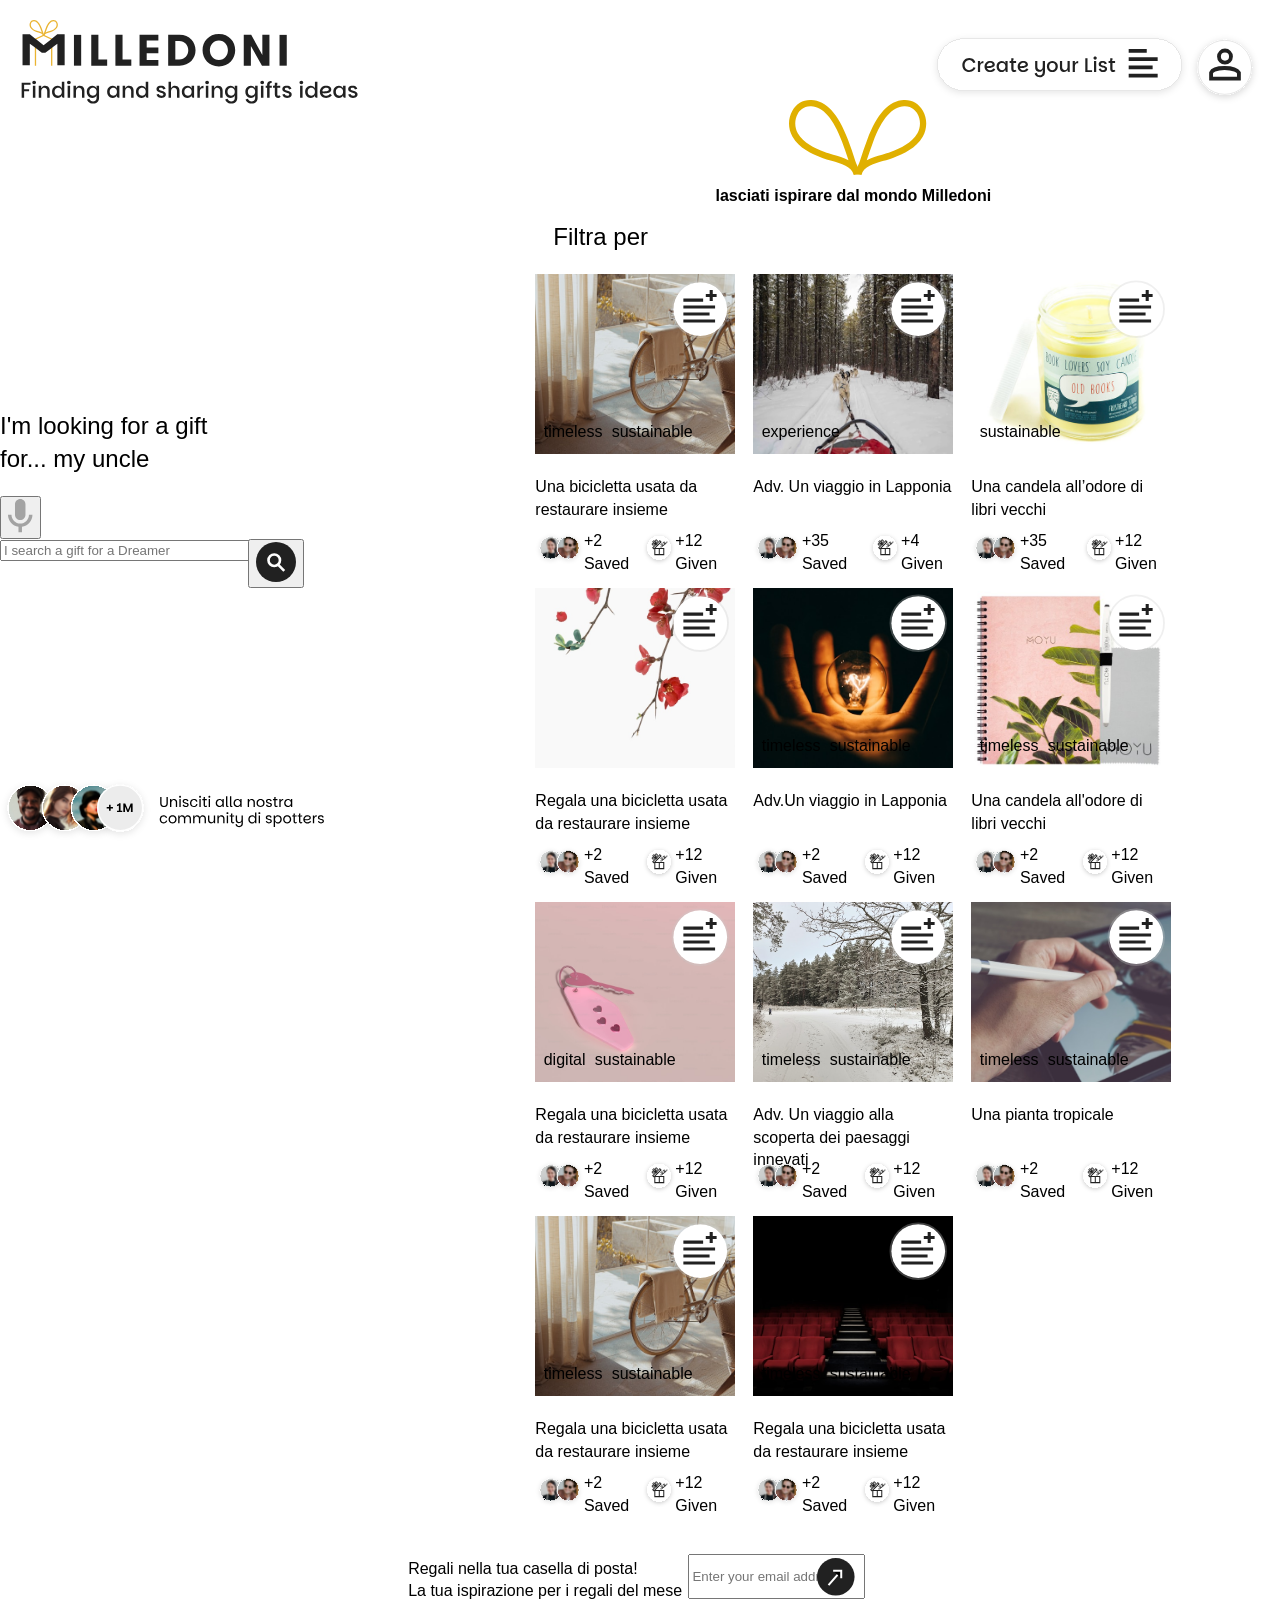
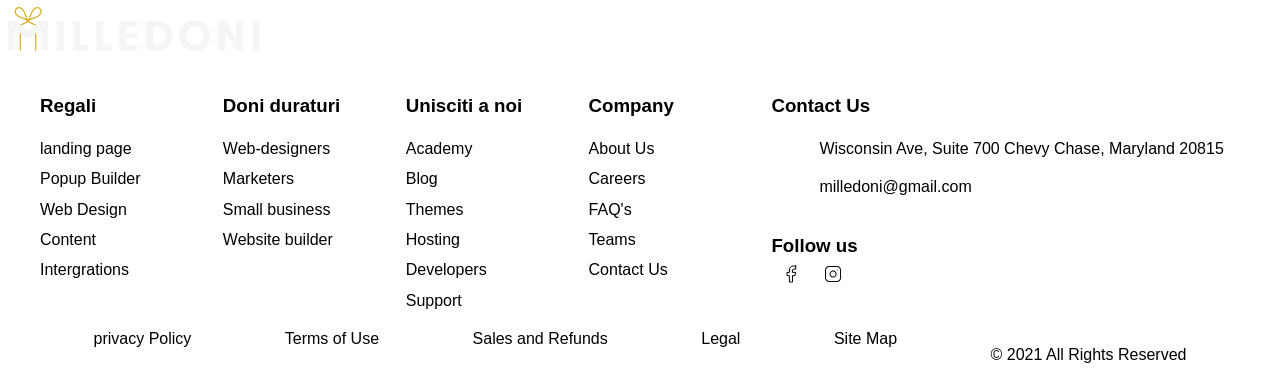
==== index.html @ c0a8698b "vanaf 1024px vp ai chat links" ====
<!DOCTYPE html>
<html lang="en">
<head>
    <meta charset="UTF-8">
    <meta name="viewport" content="width=device-width, initial-scale=1.0">
    <title>Milledoni</title>
    <link rel="stylesheet" href="https://scar055.github.io/look-and-feel-styleguide/styleguide-milledoni.css">
    <link rel="stylesheet" href="style.css">
</head>

<body>
    <header>
        <a class="logo-small" href="index.html"><img src="./assets/icons/logoSmall.svg" alt="Milledoni" width="55"></a>
        <a class="logo" href="index.html"><img src="./assets/icons/LogoBig.svg" alt="" width="400"></a>
        <div class="icons">
            <a class="create-your-list-small" href=""><img src="./assets/icons/listSmall.svg" alt="my list" width="70"></a>
            <a class="create-your-list" href=""><img src="./assets/icons/createYourListBig.svg" alt="my list" width="260"></a>
            <a class="profile" href=""><img src="./assets/icons/profileIcon.svg" alt="my profile" width="70"></a>
        </div>
    </header>

    <main>
        <button class="ai-button">I'm looking for a gift for...</button>

        <Section class="main-section-grid">
            
            <h1>I'm looking for a gift for... <span>my uncle</span></h1>

            <div class="secondary-search-bg">
                <button type="button" class="ai-button-primary">
                <svg width="25" height="34" viewBox="0 0 25 34" fill="none" xmlns="http://www.w3.org/2000/svg">
                    <path
                    d="M12.2278 0C13.6176 0 14.9505 0.552119 15.9333 1.5349C16.9161 2.51768 17.4682 3.85061 17.4682 5.24047V15.7214C17.4682 17.1113 16.9161 18.4442 15.9333 19.427C14.9505 20.4097 13.6176 20.9619 12.2278 20.9619C10.8379 20.9619 9.50496 20.4097 8.52218 19.427C7.5394 18.4442 6.98729 17.1113 6.98729 15.7214V5.24047C6.98729 3.85061 7.5394 2.51768 8.52218 1.5349C9.50496 0.552119 10.8379 0 12.2278 0ZM24.4555 15.7214C24.4555 21.8877 19.8963 26.9709 13.9746 27.8269V33.1896H10.4809V27.8269C4.5592 26.9709 0 21.8877 0 15.7214H3.49364C3.49364 18.0378 4.41384 20.2594 6.0518 21.8973C7.68977 23.5353 9.91132 24.4555 12.2278 24.4555C14.5442 24.4555 16.7657 23.5353 18.4037 21.8973C20.0417 20.2594 20.9619 18.0378 20.9619 15.7214H24.4555Z"
                    fill="#A3A3A3" />
                </svg>
                </button>
                <input class="secondary-search-input" type="search" placeholder="I search a gift for a Dreamer" />
                <button type="button" class="ai-button-secondary">
                <svg width="40" height="40" viewBox="0 0 61 61" fill="none" xmlns="http://www.w3.org/2000/svg">
                    <circle cx="30.5" cy="30.5" r="30.5" fill="#212121" />
                    <path
                    d="M27.8115 19.043C32.6521 19.043 36.5761 22.967 36.5762 27.8076C36.5762 32.6482 32.6521 36.5723 27.8115 36.5723C22.9709 36.5722 19.0469 32.6482 19.0469 27.8076C19.0469 22.967 22.971 19.043 27.8115 19.043Z"
                    stroke="white" stroke-width="4" />
                    <path d="M34.0898 34.9844L43.0604 43.955" stroke="white" stroke-width="4" />
                </svg>
                </button>
            </div>

            <a class="users"><img src="./assets/icons/users.svg" alt="over 1 million users"></a>
        </Section>

        <section class="background-grid"> <!--Grijze achtergrond--> 
        <h2>lasciati ispirare dal mondo Milledoni</h2>

            <div class="tie"> <svg width="138" height="75" viewBox="0 0 138 75" fill="none" xmlns="http://www.w3.org/2000/svg">
                    <path d="M64.7137 74.9916C62.9068 66.5706 52.0501 63.5409 42.4774 60.8685C39.1405 59.9363 35.988 59.0507 33.3507 57.9709C22.5248 53.5506 10.2533 48.5399 3.36407 36.5143C-1.12624 28.676 -1.11854 18.5148 3.37177 10.6376C7.42381 3.54496 14.2669 -0.409195 22.3633 0.0336073C37.2106 0.779381 49.1668 13.7061 58.9009 39.5441C61.592 46.691 64.1217 53.9701 66.4129 61.1715C66.8128 62.4222 67.4279 63.7972 68.0584 65.2188C69.3501 68.132 70.6803 71.154 70.9033 74.0671L64.706 74.9838L64.7137 74.9916ZM21.2331 6.34937C14.1285 6.34937 10.4071 11.026 8.81549 13.8149C5.417 19.7578 5.40932 27.4252 8.80012 33.337C14.6129 43.4827 25.3389 47.8563 35.7112 52.0979C38.0102 53.0379 40.9935 53.8691 44.1536 54.7547C49.1514 56.1453 54.7182 57.7067 59.5006 60.1926C57.4938 54.0556 55.3256 47.8874 53.042 41.8047C44.292 18.5692 34.1581 6.97862 22.0558 6.36491L21.2407 6.3416L21.2331 6.34937Z" fill="#E0B000"/>
                    <path d="M72.5189 74.9922L66.3217 74.0756C66.5446 71.1546 67.8825 68.1327 69.1742 65.2117C69.797 63.7979 70.4121 62.4306 70.812 61.1799C73.134 53.9086 75.6637 46.6296 78.324 39.5525C88.0582 13.7145 100.014 0.787811 114.862 0.0420376C122.92 -0.37746 129.809 3.55339 133.861 10.6615C138.351 18.5388 138.351 28.6844 133.861 36.5228C126.956 48.5639 114.692 53.5668 103.874 57.9793C101.237 59.0591 98.0845 59.9369 94.7475 60.8692C85.1748 63.5493 74.3181 66.579 72.5035 75L72.5189 74.9922ZM115.992 6.35004L115.177 6.37334C103.082 6.97928 92.9483 18.5776 84.1983 41.8131C81.9301 47.8337 79.7618 54.0096 77.7397 60.1933C82.5221 57.7074 88.0889 56.1459 93.0867 54.7554C96.2468 53.8698 99.2301 53.0385 101.529 52.0986C111.894 47.8647 122.612 43.4911 128.432 33.3377C131.823 27.4337 131.823 19.7662 128.425 13.8233C126.841 11.0267 123.104 6.35004 115.992 6.35004Z" fill="#E0B000"/>
                </svg>
            </div>
            
            <div class="top-grid">
                <fieldset class="filtra" tabindex="0" aria-label="filter">
                    <legend>Filtra per</legend>
                    <ul class="filtra-content">
                            <li><label><input type="checkbox"> Cyd</label></li>
                            <li><label><input type="checkbox"> Dorien</label></li>
                            <li><label><input type="checkbox"> Gwen</label></li>
                            <li><label><input type="checkbox"> Jad</label></li>
                            <li><label><input type="checkbox"> Joost</label></li>
                            <li><label><input type="checkbox"> Justus</label></li>
                            <li><label><input type="checkbox"> Koop</label></li>
                            <li><label><input type="checkbox"> Krijn</label></li>
                            <li><label><input type="checkbox"> Sanne</label></li>
                            <li><label><input type="checkbox"> Suus</label></li>
                    </ul>
                </fieldset>

            </div>

                <!--grid met producten-->
            <section class="product-grid">

                <!-- Product 1 -->
                <article class="article-product" tabindex="0" aria-label="Una bicicletta usata da restaurare insieme">
                    <div class="article-product-img">
                        <a><img src="assets/product-img/p1.jpg" alt="Una bicicletta usata da restaurare insieme"></a>
                        <a class="article-add-list" href="">
                            <svg aria-label="add to list" width="58" height="58" viewBox="0 0 75 75" fill="none" xmlns="http://www.w3.org/2000/svg">
                                <ellipse cx="37.7846" cy="37.7846" rx="34.7846" ry="34.7846" fill="white"/>
                                <path d="M37.7842 1.84766C57.6316 1.84766 73.7215 17.9369 73.7217 37.7842C73.7217 57.6317 57.6317 73.7217 37.7842 73.7217C17.9369 73.7215 1.84766 57.6316 1.84766 37.7842C1.84788 17.937 17.937 1.84787 37.7842 1.84766Z" stroke="#C9C9C9" stroke-opacity="0.3" stroke-width="2.30504"/>
                                <path d="M16 26H41.5507M16 35H57M16 44H49.8696M16 53H57" stroke="#212121" stroke-width="4"/>
                                <path d="M52 13V27M59 20H45" stroke="#212121" stroke-width="4"/>
                            </svg>
                        </a>
                        <div class="article-tags">
                            <span class="article-tag-timeless">timeless</span>
                            <span class="article-tag-sustainable">sustainable</span>
                        </div>
                    </div>

                    <div class="product-info">
                        <p class="product-title">Una bicicletta usata da restaurare insieme</p>
                        <div class="article-statistics">
                            <a><img src="assets/icons/saved icons.svg" alt="saved"></a>
                            <span>+2 Saved</span>
                            <a><img src="assets/icons/givenIcon.svg" alt="given"></a>
                            <span>+12 Given</span>
                        </div>
                    </div>
                </article>

                <!-- Product 2 -->
                <article class="article-product" tabindex="0" aria-label="Adv. Un viaggio in Lapponia">
                    <div class="article-product-img">
                        <a href=""><img src="assets/product-img/p2.jpg" alt="Adv. Un viaggio in Lapponia"></a>
                        <a class="article-add-list" href="">
                            <svg aria-label="add to list" width="58" height="58" viewBox="0 0 75 75" fill="none" xmlns="http://www.w3.org/2000/svg">
                                <ellipse cx="37.7846" cy="37.7846" rx="34.7846" ry="34.7846" fill="white"/>
                                <path d="M37.7842 1.84766C57.6316 1.84766 73.7215 17.9369 73.7217 37.7842C73.7217 57.6317 57.6317 73.7217 37.7842 73.7217C17.9369 73.7215 1.84766 57.6316 1.84766 37.7842C1.84788 17.937 17.937 1.84787 37.7842 1.84766Z" stroke="#C9C9C9" stroke-opacity="0.3" stroke-width="2.30504"/>
                                <path d="M16 26H41.5507M16 35H57M16 44H49.8696M16 53H57" stroke="#212121" stroke-width="4"/>
                                <path d="M52 13V27M59 20H45" stroke="#212121" stroke-width="4"/>
                            </svg>
                        </a>
                        <div class="article-tags">
                            <span class="article-tag-experience">experience</span>
                        </div>
                    </div>

                    <div class="product-info">
                        <p class="product-title">Adv. Un viaggio in Lapponia</p>
                        <div class="article-statistics">
                            <a><img src="assets/icons/saved icons.svg" alt="saved"></a>
                            <span>+35 Saved</span>
                            <a><img src="assets/icons/givenIcon.svg" alt="given"></a>
                            <span>+4 Given</span>
                        </div>
                    </div>
                </article>

                <!-- Product 3 -->
                <article class="article-product" tabindex="0" aria-label="Una candela all’odore di libri vecchi">
                    <div class="article-product-img">
                        <a href=""><img src="assets/product-img/p3.jpg" alt="Una candela all’odore di libri vecchi"></a>
                        <a class="article-add-list" href="">
                            <svg aria-label="add to list" width="58" height="58" viewBox="0 0 75 75" fill="none" xmlns="http://www.w3.org/2000/svg">
                                <ellipse cx="37.7846" cy="37.7846" rx="34.7846" ry="34.7846" fill="white"/>
                                <path d="M37.7842 1.84766C57.6316 1.84766 73.7215 17.9369 73.7217 37.7842C73.7217 57.6317 57.6317 73.7217 37.7842 73.7217C17.9369 73.7215 1.84766 57.6316 1.84766 37.7842C1.84788 17.937 17.937 1.84787 37.7842 1.84766Z" stroke="#C9C9C9" stroke-opacity="0.3" stroke-width="2.30504"/>
                                <path d="M16 26H41.5507M16 35H57M16 44H49.8696M16 53H57" stroke="#212121" stroke-width="4"/>
                                <path d="M52 13V27M59 20H45" stroke="#212121" stroke-width="4"/>
                            </svg>
                        </a>
                        <div class="article-tags">
                            <span class="article-tag-sustainable">sustainable</span>
                        </div>
                    </div>

                    <div class="product-info">
                        <p class="product-title">Una candela all’odore di libri vecchi</p>
                        <div class="article-statistics">
                            <a><img src="assets/icons/saved icons.svg" alt="saved"></a>
                            <span>+35 Saved</span>
                            <a><img src="assets/icons/givenIcon.svg" alt="given"></a>
                            <span>+12 Given</span>
                        </div>
                    </div>
                </article>

                <!-- Product 4 -->
                <article class="article-product" tabindex="0" aria-label="Regala una bicicletta usata da restaurare insieme">
                    <div class="article-product-img">
                        <a href=""><img src="assets/product-img/p4.jpg" alt="Regala una bicicletta usata da restaurare insieme"></a>
                        <a class="article-add-list" href="">
                            <svg aria-label="add to list" width="58" height="58" viewBox="0 0 75 75" fill="none" xmlns="http://www.w3.org/2000/svg">
                                <ellipse cx="37.7846" cy="37.7846" rx="34.7846" ry="34.7846" fill="white"/>
                                <path d="M37.7842 1.84766C57.6316 1.84766 73.7215 17.9369 73.7217 37.7842C73.7217 57.6317 57.6317 73.7217 37.7842 73.7217C17.9369 73.7215 1.84766 57.6316 1.84766 37.7842C1.84788 17.937 17.937 1.84787 37.7842 1.84766Z" stroke="#C9C9C9" stroke-opacity="0.3" stroke-width="2.30504"/>
                                <path d="M16 26H41.5507M16 35H57M16 44H49.8696M16 53H57" stroke="#212121" stroke-width="4"/>
                                <path d="M52 13V27M59 20H45" stroke="#212121" stroke-width="4"/>
                            </svg>
                        </a>
                        <!-- <div class="article-tags">
                            <span class="article-tag-timeless">timeless</span>
                            <span class="article-tag-sustainable">sustainable</span>
                        </div> -->
                    </div>

                    <div class="product-info">
                        <p class="product-title">Regala una bicicletta usata da restaurare insieme</p>
                        <div class="article-statistics">
                            <a><img src="assets/icons/saved icons.svg" alt="saved"></a>
                            <span>+2 Saved</span>
                            <a><img src="assets/icons/givenIcon.svg" alt="given"></a>
                            <span>+12 Given</span>
                        </div>
                    </div>
                </article>                

                <!-- Product 5 -->
                <article class="article-product" tabindex="0" aria-label="Adv.Un viaggio in Lapponia">
                    <div class="article-product-img">
                        <a href=""><img src="assets/product-img/p5.jpg" alt="Adv.Un viaggio in Lapponia"></a>
                        <a class="article-add-list" href="">
                            <svg aria-label="add to list" width="58" height="58" viewBox="0 0 75 75" fill="none" xmlns="http://www.w3.org/2000/svg">
                                <ellipse cx="37.7846" cy="37.7846" rx="34.7846" ry="34.7846" fill="white"/>
                                <path d="M37.7842 1.84766C57.6316 1.84766 73.7215 17.9369 73.7217 37.7842C73.7217 57.6317 57.6317 73.7217 37.7842 73.7217C17.9369 73.7215 1.84766 57.6316 1.84766 37.7842C1.84788 17.937 17.937 1.84787 37.7842 1.84766Z" stroke="#C9C9C9" stroke-opacity="0.3" stroke-width="2.30504"/>
                                <path d="M16 26H41.5507M16 35H57M16 44H49.8696M16 53H57" stroke="#212121" stroke-width="4"/>
                                <path d="M52 13V27M59 20H45" stroke="#212121" stroke-width="4"/>
                            </svg>
                        </a>
                        <div class="article-tags">
                            <span class="article-tag-timeless">timeless</span>
                            <span class="article-tag-sustainable">sustainable</span>
                        </div>
                    </div>

                    <div class="product-info">
                        <p class="product-title">Adv.Un viaggio in Lapponia</p>
                        <div class="article-statistics">
                            <a><img src="assets/icons/saved icons.svg" alt="saved"></a>
                            <span>+2 Saved</span>
                            <a><img src="assets/icons/givenIcon.svg" alt="given"></a>
                            <span>+12 Given</span>
                        </div>
                    </div>
                </article>

                <!-- Product 6 -->
                <article class="article-product" tabindex="0" aria-label="Una candela all'odore di libri vecchi">
                    <div class="article-product-img">
                        <a href=""><img src="assets/product-img/p6.jpg" alt="Una candela all'odore di libri vecchi"></a>
                        <a class="article-add-list" href="">
                            <svg aria-label="add to list" width="58" height="58" viewBox="0 0 75 75" fill="none" xmlns="http://www.w3.org/2000/svg">
                                <ellipse cx="37.7846" cy="37.7846" rx="34.7846" ry="34.7846" fill="white"/>
                                <path d="M37.7842 1.84766C57.6316 1.84766 73.7215 17.9369 73.7217 37.7842C73.7217 57.6317 57.6317 73.7217 37.7842 73.7217C17.9369 73.7215 1.84766 57.6316 1.84766 37.7842C1.84788 17.937 17.937 1.84787 37.7842 1.84766Z" stroke="#C9C9C9" stroke-opacity="0.3" stroke-width="2.30504"/>
                                <path d="M16 26H41.5507M16 35H57M16 44H49.8696M16 53H57" stroke="#212121" stroke-width="4"/>
                                <path d="M52 13V27M59 20H45" stroke="#212121" stroke-width="4"/>
                            </svg>
                        </a>
                        <div class="article-tags">
                            <span class="article-tag-timeless">timeless</span>
                            <span class="article-tag-sustainable">sustainable</span>
                        </div>
                    </div>

                    <div class="product-info">
                        <p class="product-title">Una candela all'odore di libri vecchi</p>
                        <div class="article-statistics">
                            <a><img src="assets/icons/saved icons.svg" alt="saved"></a>
                            <span>+2 Saved</span>
                            <a><img src="assets/icons/givenIcon.svg" alt="given"></a>
                            <span>+12 Given</span>
                        </div>
                    </div>
                </article>

                <!-- Product 7 -->
                <article class="article-product" tabindex="0" aria-label="Regala una bicicletta usata da restaurare insieme">
                    <div class="article-product-img">
                        <a href=""><img src="assets/product-img/p7.jpg" alt="Regala una bicicletta usata da restaurare insieme"></a>
                        <a class="article-add-list" href="">
                            <svg aria-label="add to list" width="58" height="58" viewBox="0 0 75 75" fill="none" xmlns="http://www.w3.org/2000/svg">
                                <ellipse cx="37.7846" cy="37.7846" rx="34.7846" ry="34.7846" fill="white"/>
                                <path d="M37.7842 1.84766C57.6316 1.84766 73.7215 17.9369 73.7217 37.7842C73.7217 57.6317 57.6317 73.7217 37.7842 73.7217C17.9369 73.7215 1.84766 57.6316 1.84766 37.7842C1.84788 17.937 17.937 1.84787 37.7842 1.84766Z" stroke="#C9C9C9" stroke-opacity="0.3" stroke-width="2.30504"/>
                                <path d="M16 26H41.5507M16 35H57M16 44H49.8696M16 53H57" stroke="#212121" stroke-width="4"/>
                                <path d="M52 13V27M59 20H45" stroke="#212121" stroke-width="4"/>
                            </svg>
                        </a>
                        <div class="article-tags">
                            <span class="article-tag-digital">digital</span>
                            <span class="article-tag-sustainable">sustainable</span>
                        </div>
                    </div>

                    <div class="product-info">
                        <p class="product-title">Regala una bicicletta usata da restaurare insieme</p>
                        <div class="article-statistics">
                            <a><img src="assets/icons/saved icons.svg" alt="saved"></a>
                            <span>+2 Saved</span>
                            <a><img src="assets/icons/givenIcon.svg" alt="given"></a>
                            <span>+12 Given</span>
                        </div>
                    </div>
                </article>

                <!-- Product 8 -->
                <article class="article-product" tabindex="0" aria-label="Adv. Un viaggio alla scoperta dei paesaggi innevati">
                    <div class="article-product-img">
                        <a href=""><img src="assets/product-img/p8.jpg" alt="Adv. Un viaggio alla scoperta dei paesaggi innevati"></a>
                        <a class="article-add-list" href="">
                            <svg aria-label="add to list" width="58" height="58" viewBox="0 0 75 75" fill="none" xmlns="http://www.w3.org/2000/svg">
                                <ellipse cx="37.7846" cy="37.7846" rx="34.7846" ry="34.7846" fill="white"/>
                                <path d="M37.7842 1.84766C57.6316 1.84766 73.7215 17.9369 73.7217 37.7842C73.7217 57.6317 57.6317 73.7217 37.7842 73.7217C17.9369 73.7215 1.84766 57.6316 1.84766 37.7842C1.84788 17.937 17.937 1.84787 37.7842 1.84766Z" stroke="#C9C9C9" stroke-opacity="0.3" stroke-width="2.30504"/>
                                <path d="M16 26H41.5507M16 35H57M16 44H49.8696M16 53H57" stroke="#212121" stroke-width="4"/>
                                <path d="M52 13V27M59 20H45" stroke="#212121" stroke-width="4"/>
                            </svg>
                        </a>
                        <div class="article-tags">
                            <span class="article-tag-timeless">timeless</span>
                            <span class="article-tag-sustainable">sustainable</span>
                        </div>
                    </div>

                    <div class="product-info">
                        <p class="product-title">Adv. Un viaggio alla scoperta dei paesaggi innevati</p>
                        <div class="article-statistics">
                            <a><img src="assets/icons/saved icons.svg" alt="saved"></a>
                            <span>+2 Saved</span>
                            <a><img src="assets/icons/givenIcon.svg" alt="given"></a>
                            <span>+12 Given</span>
                        </div>
                    </div>
                </article>

                <!-- Product 9 -->
                <article class="article-product" tabindex="0" aria-label="Una pianta tropicale">
                    <div class="article-product-img">
                        <a href=""><img src="assets/product-img/p9.jpg" alt="Una pianta tropicale"></a>
                        <a class="article-add-list" href="">
                            <svg aria-label="add to list" width="58" height="58" viewBox="0 0 75 75" fill="none" xmlns="http://www.w3.org/2000/svg">
                                <ellipse cx="37.7846" cy="37.7846" rx="34.7846" ry="34.7846" fill="white"/>
                                <path d="M37.7842 1.84766C57.6316 1.84766 73.7215 17.9369 73.7217 37.7842C73.7217 57.6317 57.6317 73.7217 37.7842 73.7217C17.9369 73.7215 1.84766 57.6316 1.84766 37.7842C1.84788 17.937 17.937 1.84787 37.7842 1.84766Z" stroke="#C9C9C9" stroke-opacity="0.3" stroke-width="2.30504"/>
                                <path d="M16 26H41.5507M16 35H57M16 44H49.8696M16 53H57" stroke="#212121" stroke-width="4"/>
                                <path d="M52 13V27M59 20H45" stroke="#212121" stroke-width="4"/>
                            </svg>
                        </a>
                        <div class="article-tags">
                            <span class="article-tag-timeless">timeless</span>
                            <span class="article-tag-sustainable">sustainable</span>
                        </div>
                    </div>

                    <div class="product-info">
                        <p class="product-title">Una pianta tropicale</p>
                        <div class="article-statistics">
                            <a><img src="assets/icons/saved icons.svg" alt="saved"></a>
                            <span>+2 Saved</span>
                            <a><img src="assets/icons/givenIcon.svg" alt="given"></a>
                            <span>+12 Given</span>
                        </div>
                    </div>
                </article>

                <!-- Product 10 -->
                <article class="article-product" tabindex="0" aria-label="Regala una bicicletta usata da restaurare insieme">
                    <div class="article-product-img">
                        <a href=""><img src="assets/product-img/p10.jpg" alt="Regala una bicicletta usata da restaurare insieme"></a>
                        <a class="article-add-list" href="">
                            <svg aria-label="add to list" width="58" height="58" viewBox="0 0 75 75" fill="none" xmlns="http://www.w3.org/2000/svg">
                                <ellipse cx="37.7846" cy="37.7846" rx="34.7846" ry="34.7846" fill="white"/>
                                <path d="M37.7842 1.84766C57.6316 1.84766 73.7215 17.9369 73.7217 37.7842C73.7217 57.6317 57.6317 73.7217 37.7842 73.7217C17.9369 73.7215 1.84766 57.6316 1.84766 37.7842C1.84788 17.937 17.937 1.84787 37.7842 1.84766Z" stroke="#C9C9C9" stroke-opacity="0.3" stroke-width="2.30504"/>
                                <path d="M16 26H41.5507M16 35H57M16 44H49.8696M16 53H57" stroke="#212121" stroke-width="4"/>
                                <path d="M52 13V27M59 20H45" stroke="#212121" stroke-width="4"/>
                            </svg>
                        </a>
                        <div class="article-tags">
                            <span class="article-tag-timeless">timeless</span>
                            <span class="article-tag-sustainable">sustainable</span>
                        </div>
                    </div>

                    <div class="product-info">
                        <p class="product-title">Regala una bicicletta usata da restaurare insieme</p>
                        <div class="article-statistics">
                            <a><img src="assets/icons/saved icons.svg" alt="saved"></a>
                            <span>+2 Saved</span>
                            <a><img src="assets/icons/givenIcon.svg" alt="given"></a>
                            <span>+12 Given</span>
                        </div>
                    </div>
                </article>

                <!-- Product 11 -->
                <article class="article-product" tabindex="0" aria-label="Regala una bicicletta usata da restaurare insieme">
                    <div class="article-product-img">
                        <a href=""><img src="assets/product-img/p11.jpg" alt="Regala una bicicletta usata da restaurare insieme"></a>
                        <a class="article-add-list" href="">
                            <svg aria-label="add to list" width="58" height="58" viewBox="0 0 75 75" fill="none" xmlns="http://www.w3.org/2000/svg">
                                <ellipse cx="37.7846" cy="37.7846" rx="34.7846" ry="34.7846" fill="white"/>
                                <path d="M37.7842 1.84766C57.6316 1.84766 73.7215 17.9369 73.7217 37.7842C73.7217 57.6317 57.6317 73.7217 37.7842 73.7217C17.9369 73.7215 1.84766 57.6316 1.84766 37.7842C1.84788 17.937 17.937 1.84787 37.7842 1.84766Z" stroke="#C9C9C9" stroke-opacity="0.3" stroke-width="2.30504"/>
                                <path d="M16 26H41.5507M16 35H57M16 44H49.8696M16 53H57" stroke="#212121" stroke-width="4"/>
                                <path d="M52 13V27M59 20H45" stroke="#212121" stroke-width="4"/>
                            </svg>
                        </a>
                        <div class="article-tags">
                            <span class="article-tag-timeless">timeless</span>
                            <span class="article-tag-sustainable">sustainable</span>
                        </div>
                    </div>

                    <div class="product-info">
                        <p class="product-title">Regala una bicicletta usata da restaurare insieme</p>
                        <div class="article-statistics">
                            <a><img src="assets/icons/saved icons.svg" alt="saved"></a>
                            <span>+2 Saved</span>
                            <a><img src="assets/icons/givenIcon.svg" alt="given"></a>
                            <span>+12 Given</span>
                        </div>
                    </div>
                </article>
            </section>

        </section>
    </main>

    <footer>
        <form>
            <div class="footer-email-text">
            <p>Regali nella tua casella di posta!</p>
            <p>La tua ispirazione per i regali del mese</p>
            </div>
            <label class="footer-form-email">
                <!-- enter your email address -->
                <div class="primary-color-bg">
                    <input type="search" placeholder="Enter your email address" class="footer-input primary-bg primary-text" />
                    <button type="button" class="send-button button">
                    <svg width="38" height="38" viewBox="0 0 38 38" fill="none" xmlns="http://www.w3.org/2000/svg">
                        <circle cx="18.7812" cy="18.7812" r="18.7812" fill="#212121" />
                        <path d="M11.5352 27.1069L24.2242 12.6875" stroke="white" stroke-width="2" />
                        <path d="M16.1484 12.6875H24.2233V20.1856" stroke="white" stroke-width="2" />
                    </svg>
                    </button>
                </div>
            </label>
        </form>
        
         <svg width="252" height="46" viewBox="0 0 252 46" fill="none" xmlns="http://www.w3.org/2000/svg">
                <path d="M48.8945 15.0898H55.7628V44.4101H48.8945V15.0898Z" fill="#F6F5F5"/>
                <path d="M80.4751 38.5486V44.4101H65.3555V15.0898H72.1391V38.5486H80.4751Z" fill="#F6F5F5"/>
                <path d="M103.44 38.5486V44.4101H88.3203V15.0898H95.1039V38.5486H103.44Z" fill="#F6F5F5"/>
                <path d="M118.068 20.5343V27.1924H129.167V32.5114H118.068V38.9626H129.167V44.407H111.281V15.0898H129.167V20.5343H118.068Z" fill="#F6F5F5"/>
                <path d="M149.267 15.0898C158.983 15.0898 164.512 22.2529 164.512 29.7516C164.512 37.2502 159.027 44.4101 149.267 44.4101H138.504V15.0898H149.267ZM145.287 20.9545V38.5454H148.932C154.42 38.5454 157.603 34.2739 157.603 29.7484C157.603 25.2229 154.42 20.9545 148.932 20.9545H145.287Z" fill="#F6F5F5"/>
                <path d="M171.18 29.7542C171.18 21.713 176.96 14.3398 186.72 14.3398C196.479 14.3398 202.215 21.713 202.215 29.7542C202.215 37.7954 196.435 45.1686 186.72 45.1686C177.004 45.1686 171.18 37.7954 171.18 29.7542ZM195.306 29.7542C195.306 24.937 192.039 20.4586 186.72 20.4586C181.401 20.4586 178.133 24.9402 178.133 29.7542C178.133 34.5683 181.357 39.0531 186.72 39.0531C192.082 39.0531 195.306 34.5714 195.306 29.7542Z" fill="#F6F5F5"/>
                <path d="M228.031 34.1893V15.0898H234.777V44.4101H227.695L217.139 25.5647V44.4101H210.355V15.0898H217.434L228.031 34.1893Z" fill="#F6F5F5"/>
                <path d="M244.375 15.0898H251.243V44.4101H244.375V15.0898Z" fill="#F6F5F5"/>
                <path d="M20.2335 14.9688L20.0191 15.4295L19.8046 14.9688L11.6953 18.8029V44.3973H12.9291V19.5948L20.0191 16.2412L27.1105 19.5948V44.3973H28.3428V18.8029L20.2335 14.9688Z" fill="#D6AE21"/>
                <path d="M19.3661 15.6621C19.0112 14.0082 16.879 13.4131 14.9989 12.8883C14.3435 12.7052 13.7243 12.5313 13.2064 12.3192C11.0801 11.451 8.66998 10.4669 7.31692 8.10508C6.43502 6.56561 6.43653 4.56994 7.31844 3.02283C8.11426 1.62983 9.45827 0.853227 11.0484 0.940194C13.9644 1.08667 16.3127 3.6255 18.2245 8.70012C18.753 10.1038 19.2498 11.5334 19.6998 12.9478C19.7784 13.1934 19.8992 13.4635 20.023 13.7427C20.2767 14.3149 20.538 14.9084 20.5818 15.4805L19.3646 15.6606L19.3661 15.6621ZM10.8264 2.18062C9.43108 2.18062 8.70019 3.09912 8.38759 3.64686C7.72012 4.81406 7.71861 6.31996 8.38457 7.48105C9.52622 9.47367 11.6328 10.3327 13.67 11.1657C14.1215 11.3503 14.7074 11.5136 15.3281 11.6875C16.3096 11.9606 17.403 12.2673 18.3423 12.7555C17.9481 11.5502 17.5223 10.3388 17.0738 9.14412C15.3553 4.58062 13.3649 2.30421 10.988 2.18368L10.8279 2.1791L10.8264 2.18062Z" fill="#D6AE21"/>
                <path d="M20.9007 15.6639L19.6836 15.4838C19.7274 14.9101 19.9901 14.3166 20.2438 13.7429C20.3662 13.4653 20.487 13.1967 20.5655 12.9511C21.0216 11.523 21.5184 10.0934 22.0409 8.70341C23.9527 3.62879 26.3009 1.08996 29.2169 0.943485C30.7995 0.861095 32.1526 1.63312 32.9484 3.02918C33.8303 4.57628 33.8303 6.5689 32.9484 8.10837C31.5923 10.4733 29.1837 11.4559 27.059 12.3225C26.541 12.5346 25.9219 12.707 25.2665 12.89C23.3864 13.4164 21.2541 14.0115 20.8977 15.6654L20.9007 15.6639ZM29.4389 2.18239L29.2789 2.18697C26.9034 2.30597 24.9131 4.58391 23.1946 9.1474C22.7491 10.3299 22.3233 11.5428 21.9261 12.7573C22.8654 12.2691 23.9587 11.9624 24.9403 11.6893C25.561 11.5154 26.1469 11.3521 26.5984 11.1675C28.634 10.336 30.7391 9.47696 31.8823 7.48282C32.5482 6.32325 32.5482 4.81735 31.8808 3.65015C31.5697 3.10089 30.8358 2.18239 29.4389 2.18239Z" fill="#D6AE21"/>
                <path d="M33.0708 14.5781L27.7895 18.7909L26.7418 19.6325L20.0252 24.9881L13.2322 19.599L12.1749 18.7574L6.9079 14.5781H0V43.9671H6.9366V23.5153L10.9455 26.504L12.1988 27.4364L18.3605 32.0269H21.6948L27.7177 27.5368L28.9663 26.6092L33.1187 23.5153V43.9671H40.0505V14.5781H33.0708Z" fill="#F6F5F5"/>
            </svg>    
            
        <nav class="footer-middle">

            <ul>
                <h3 class="regali">Regali</h3>
                <li>
                    <a href="" target="_blank">landing page</a>
                </li>
                <li>
                    <a href="" target="_blank">Popup Builder</a>
                </li>
                <li>
                    <a href="" target="_blank">Web Design</a>
                </li>
                <li>
                    <a href="" target="_blank">Content</a>
                </li>
                <li>
                    <a href="" target="_blank">Intergrations</a>
                </li>
            </ul>

            <ul>
                <h3>Doni duraturi</h3>
                <li>
                    <a href="" target="_blank">Web-designers</a>
                </li>
                <li>
                    <a href="" target="_blank">Marketers</a>
                </li>
                <li>
                    <a href="" target="_blank">Small business</a>
                </li>
                <li>
                    <a href="" target="_blank">Website builder</a>
                </li>
            </ul>

            <ul>
                <h3>Unisciti a noi</h3>
                <li>
                    <a href="" target="_blank">Academy</a>
                </li>
                <li>
                    <a href="" target="_blank">Blog</a>
                </li>
                <li>
                    <a href="" target="_blank">Themes</a>
                </li>
                <li>
                    <a href="" target="_blank">Hosting</a>
                </li>
                <li>
                    <a href="" target="_blank">Developers</a>
                </li>
                <li>
                    <a href="" target="_blank">Support</a>
                </li>
            </ul>

            <ul>
                <h3>Company</h3>
                <li aria-label="About us">
                    <a href="" target="_blank">About Us</a>
                </li>
                <li>
                    <a href="" target="_blank">Careers</a>
                </li>
                <li>
                    <a href="" target="_blank">FAQ's</a>
                </li>
                <li>
                    <a href="" target="_blank">Teams</a>
                </li>
                <li>
                    <a href="" target="_blank">Contact Us</a>
                </li>
            </ul>

            <ul class="contact-us">
                <!-- <div class="location"> -->
                    <h3>Contact Us</h3>
                    <li>
                        <svg width="30" height="30" viewBox="0 0 30 30" fill="none" xmlns="http://www.w3.org/2000/svg">
    <path d="M25.8031 12.3977C25.8031 20.7977 15.0031 27.9977 15.0031 27.9977C15.0031 27.9977 4.20312 20.7977 4.20312 12.3977C4.20313 9.53332 5.34098 6.7863 7.36637 4.7609C9.39176 2.73551 12.1388 1.59766 15.0031 1.59766C17.8675 1.59766 20.6145 2.73551 22.6399 4.7609C24.6653 6.7863 25.8031 9.53332 25.8031 12.3977Z" stroke="white" stroke-linecap="round" stroke-linejoin="round"/>
    <path d="M15.0023 15.9969C16.9906 15.9969 18.6023 14.3851 18.6023 12.3969C18.6023 10.4086 16.9906 8.79688 15.0023 8.79688C13.0141 8.79688 11.4023 10.4086 11.4023 12.3969C11.4023 14.3851 13.0141 15.9969 15.0023 15.9969Z" stroke="white" stroke-linecap="round" stroke-linejoin="round"/>
                        </svg>
                        <p>Wisconsin Ave, Suite 700 Chevy Chase, Maryland 20815</p>
                    </li>
                    <!-- <div class="email"> -->
                    <li>
                        <svg width="30" height="29" viewBox="0 0 30 29" fill="none" xmlns="http://www.w3.org/2000/svg">
    <path d="M5.4 4.80078H24.6C25.92 4.80078 27 5.88078 27 7.20078V21.6008C27 22.9208 25.92 24.0008 24.6 24.0008H5.4C4.08 24.0008 3 22.9208 3 21.6008V7.20078C3 5.88078 4.08 4.80078 5.4 4.80078Z" stroke="white" stroke-linecap="round" stroke-linejoin="round"/>
    <path d="M27 7.19922L15 15.5992L3 7.19922" stroke="white" stroke-linecap="round" stroke-linejoin="round"/>
                        </svg>
                        <p>milledoni@gmail.com</p>
                    </li>
                <!-- </div> -->
                
                <h3>Follow us</h3>
                <li class="socials-footer">
                    <svg width="24" height="24" viewBox="0 0 24 24" fill="none" xmlns="http://www.w3.org/2000/svg">
    <circle cx="12" cy="12" r="12" fill="white"/>
    <path d="M16.7273 4H14.3471C13.295 4 12.286 4.42143 11.5421 5.17157C10.7981 5.92172 10.3802 6.93913 10.3802 8V10.4H8V13.6H10.3802V20H13.5537V13.6H15.9339L16.7273 10.4H13.5537V8C13.5537 7.78783 13.6373 7.58434 13.7861 7.43431C13.9349 7.28429 14.1367 7.2 14.3471 7.2H16.7273V4Z" stroke="black" stroke-linecap="round" stroke-linejoin="round"/>
                    </svg>
                    <svg width="24" height="24" viewBox="0 0 24 24" fill="none" xmlns="http://www.w3.org/2000/svg">
    <circle cx="12" cy="12" r="12" fill="white"/>
    <path d="M15.8027 4C18.1595 4.00016 20.0703 5.91081 20.0703 8.26758V15.8027C20.0702 18.1594 18.1594 20.0702 15.8027 20.0703H8.26758C5.91081 20.0703 4.00016 18.1595 4 15.8027V8.26758C4 5.91071 5.91071 4 8.26758 4H15.8027ZM8.26758 5C6.463 5 5 6.463 5 8.26758V15.8027C5.00016 17.6072 6.4631 19.0703 8.26758 19.0703H15.8027C17.6071 19.0702 19.0702 17.6071 19.0703 15.8027V8.26758C19.0703 6.4631 17.6072 5.00016 15.8027 5H8.26758ZM10.4492 8.88281C11.1052 8.54246 11.852 8.41799 12.583 8.52637C13.3288 8.63696 14.0196 8.98448 14.5527 9.51758C15.0857 10.0507 15.4334 10.7416 15.5439 11.4873C15.6522 12.2182 15.5269 12.9652 15.1865 13.6211C14.8461 14.2769 14.3075 14.8084 13.6475 15.1406C12.9874 15.4729 12.2394 15.589 11.5098 15.4717C10.7801 15.3543 10.1056 15.0098 9.58301 14.4873C9.0604 13.9647 8.71607 13.2902 8.59863 12.5605C8.48124 11.831 8.59658 11.0829 8.92871 10.4229C9.26101 9.76264 9.79316 9.22323 10.4492 8.88281ZM12.4365 9.51562C11.9136 9.43808 11.3794 9.52711 10.9102 9.77051C10.4408 10.014 10.06 10.3997 9.82227 10.8721C9.58458 11.3443 9.502 11.8794 9.58594 12.4014C9.66995 12.9234 9.91615 13.4064 10.29 13.7803C10.6638 14.154 11.1461 14.4003 11.668 14.4844C12.19 14.5684 12.7259 14.4858 13.1982 14.248C13.6704 14.0103 14.0553 13.6294 14.2988 13.1602C14.5423 12.6909 14.6322 12.1567 14.5547 11.6338C14.4756 11.1003 14.227 10.606 13.8457 10.2246C13.4643 9.84324 12.97 9.59476 12.4365 9.51562ZM16.2881 7.40039C16.5159 7.44696 16.6874 7.64901 16.6875 7.89062C16.6875 8.13229 16.516 8.33428 16.2881 8.38086L16.1875 8.39062H16.1787C15.9028 8.39037 15.6787 8.16661 15.6787 7.89062C15.6788 7.61469 15.9028 7.39088 16.1787 7.39062H16.1875L16.2881 7.40039Z" fill="black"/>
                    </svg>
                </li>
            </ul>
        </nav>

        <!--Alleen bij klein scherm-->
        <nav class="footer-middle-phone">
            <details>
                <summary>regali</summary>
                <ul>
                    <li>
                        <a href="" target="_blank">landing page</a>
                      </li>
                    <li>
                        <a href="" target="_blank">Popup Builder</a>
                    </li>
                    <li>
                        <a href="" target="_blank">Web Design</a>
                    </li>
                    <li>
                        <a href="" target="_blank">Content</a>
                    </li>
                    <li>
                        <a href="" target="_blank">Intergrations</a>
                    </li>
                </ul>
            </details>
            <details>
                <summary>Doni duraturi</summary>
                    <ul>
                        <li>
                            <a href="" target="_blank">Web-designers</a>
                        </li>
                        <li>
                            <a href="" target="_blank">Marketers</a>
                        </li>
                        <li>
                            <a href="" target="_blank">Small business</a>
                        </li>
                        <li>
                            <a href="" target="_blank">Website builder</a>
                        </li>
                    </ul>
            </details>
            <details>
                <summary>Unisciti a noi</summary>
                    <ul>
                        <li>
                            <a href="" target="_blank">Academy</a>
                        </li>
                        <li>
                            <a href="" target="_blank">Blog</a>
                        </li>
                        <li>
                            <a href="" target="_blank">Themes</a>
                        </li>
                        <li>
                            <a href="" target="_blank">Hosting</a>
                        </li>
                        <li>
                            <a href="" target="_blank">Developers</a>
                        </li>
                        <li>
                            <a href="" target="_blank">Support</a>
                        </li>
                    </ul>
            </details>
            <details>
                <summary>Company</summary>
                    <ul>
                        <li>
                            <a href="" target="_blank">About Us</a>
                        </li>
                        <li>
                            <a href="" target="_blank">Careers</a>
                        </li>
                        <li>
                            <a href="" target="_blank">FAQ's</a>
                        </li>
                        <li>
                            <a href="" target="_blank">Teams</a>
                        </li>
                        <li>
                            <a href="" target="_blank">Contact Us</a>
                        </li>
                    </ul>
            </details>            
        </nav>

        <div class="footer-bottom">
            <!-- <ul>
                <li> -->
                    <a href="" >privacy Policy</a>
                <!-- </li>
                <li> -->
                    <a href="" >Terms of Use</a>
                <!-- </li>
                <li> -->
                    <a href="" >Sales and Refunds</a>
                <!-- </li>
                <li> -->
                    <a href="" >Legal</a>
                <!-- </li>
                <li> -->
                    <a href="" >Site Map</a>
                <!-- </li>
            </ul> -->
            <p>© 2021 All Rights Reserved</p>
        </div> 

    </footer>

</body>
</html>
---- style.css ----
html, body{
    width: 100%;
    max-width: 100%;
    overflow-x: hidden;
}

body {
    margin: 0;
    line-height: 1.4;
    font-family: "Parkinsans", sans-serif;
}

/* Alles header-----------------------------------*/
header{
    display: flex;
    justify-content: space-between;
    margin-bottom: -20px;
    align-items: center;

    @media (min-width: 768px) {
        margin-bottom: 0px;
    }   

    @media (min-width: 1024px) {
        margin-bottom: 2rem;
    } 

    .logo{
        display: none;

        @media (min-width: 768px) {
            display: block;
            padding: 20px;
            margin-bottom: -20px;
        }
    }

    .logo-small{
        display: flex;
        padding: 20px;

        @media (min-width: 768px) {
            display: none;
        }
    }

    .create-your-list{
        display: none;

        @media (min-width: 1024px) {
            display: block;
        }
    }

    .create-your-list-small{
        display: flex;

        @media (min-width: 1024px) {
            display: none;
        }
    }

    .profile{
        display: flex;
    }

    .icons{
        display: flex;
        padding: 20px;
        align-content: center;
    }
}
/* ----------------------------------------- */
/* main-------------------------------------- */
main{
    background-color: var(--secondary-background-color);
    position: relative;
    margin-top: 3em;
    padding-bottom: 1rem;

    @media(min-width:1024px){
        margin-top: 1em;
        display: flex;
        
    }

    h2{
        text-align: center;
        font-size: var(--font-size-heading);
        background-color: var(--primary-background-color);

        @media (min-width: 768px){
            font-size: var(--font-size-subject);
        }
    }
}

.main-section-grid{
    display: none;

    @media(min-width:1024px){
        display: grid;
        width: 21rem;
        flex-grow: 1;
        height: 100vh;
        /* place-items:center; */
        grid-template-rows: auto;

        h1{
            width: 55%;
            font-weight: 500;
            text-wrap-style: pretty;
            align-content: end;
            height: -2rem;

            span{
                color: var(--primary-color);
            }
        }

        .users img{
            width: 21rem;
        }

        /* dit is de chat bar */
        .secondary-search-bg{
            padding: 0;
            width: 18rem;

            .secondary-search-input{
                width: 100%;
            }

            .ai-button-primary{
                left: .2rem;
            }

            .ai-button-secondary{
                position: absolute;
                right: auto;
                left: 15.5rem;
            }
        }

    }
}

/* ai button -------------------------------*/
.ai-button{
    position:fixed;
    right: 10px;
    bottom: 10px;
    z-index:10;
    width:8em;
    aspect-ratio:1;
    border-radius:50%;

    appearance: none;
    border:none;

    background-image: 
        radial-gradient(
            closest-side circle,
            white calc(100% - .225em),
            transparent 0
        ),
        conic-gradient(
            red,
            orange,
            gold,
            yellowgreen,
            dodgerblue,
            purple,
            red
        );

    font-size:1em;
    color: var(--primary-color);
    box-shadow: 0 0 20px var(--secondary-color);
    cursor:pointer;
    font-weight: bold;

    @media(min-width: 1024px){
        display: none;
    }

}


/* ----------------------------------------- */

.tie{
    position: absolute;
    top: -49px;
    left: 50%;
    transform: translateX(-50%);

    @media (min-width: 768px) {
        position: absolute;
        top: -72px;
        left: 50%;
        transform: translateX(-50%);
    }

    @media (min-width: 1024px) {
        left: 67%;
    }
}

.tie svg{
    height: 50px;

    @media (min-width: 768px) {
        height: 100%;
    }
}

/*filter-----------------------------------------*/
.filtra {
  background-color: var(--primary-background-color);
  color: var(--secondary-color);
  font-size: 24px;
  border: none;
  cursor: pointer;
  margin-left: 20px;
  padding: 10px;
}

.filtra-content {
  display: none;
  position: absolute;
  background-color: var(--user-chat-background-color);
  min-width: 160px;
  box-shadow: 0px 8px 16px 0px rgba(0,0,0,0.2);
  z-index: 1;
  list-style: none;
}

/* ---------------------------------------------------------------------------------- */

.top-grid{
    display: flex;
    justify-content: space-between;
    margin-bottom: -20px;
    align-items: center;
}

.users{
    display: none;

    @media (min-width: 768px) {
        display: block;
        margin-right: 50px;
        height: 75px;
    }
}

.background-grid{
    display: grid;
    background-color: var(--primary-background-color);
    grid-template-rows: repeat(1fr);
    justify-content: center;
    border-top: 5px solid var(--primary-color);

    @media(min-width:1024px){
        width: 42rem;
        flex-grow: 2;
    }

}

.uncle{
    color: var(--primary-color);
}


/* product -------------------------------------- */
.product-grid{
    display: grid;
    grid-template-columns: 1fr;
    gap: 10px;
    margin-inline: 10px;
    justify-items: center;
    background-color: var(--primary-background-color);
    padding-bottom: 1em;
    padding-top: 1em;

    @media (min-width: 425px) {
    grid-template-columns: repeat(2, 1fr);
    }   

    @media (min-width: 768px) {
    grid-template-columns: repeat(3, 1fr);
    }

    @media (min-width: 1024px) {
    grid-template-columns: repeat(3, 1fr);
    }
    
    @media (min-width: 1440px) {
    grid-template-columns: repeat(4, 1fr);
    }

    @media (min-width: 1770px) {
    grid-template-columns: repeat(5, 1fr);
    }

}

  .article-product {
    position: relative;
    background-color: var(--secondary-background-color);
    width: 200px;
    height: 300px;
    padding: 4px 4px 0px 4px;
    cursor: pointer;
    font-family: parkinsans, sans-serif;

    &:hover {
      translate: 0 -1px;
    }

    .article-product-img {
      img {
        width: 200px;
        aspect-ratio: 1/0.9;
        object-fit: cover;
        
        &:focus-visible{
          outline: none;
        }
      }

      .article-add-list {
        position: absolute;
        top: 10px;
        right: 10px;
        background: transparent;
        cursor: pointer;
        height: 58px;
        width: 58px;
        border: none;
        z-index: 1;
        display: block;

        border-radius: 50%;

        &:hover {
          background-color: var(--primary-color);
        }
      }

      .article-tags {
        position: absolute;
        bottom: 130px;
        left: 10px;
        flex-wrap: wrap;
        color: var(--secondary-background-color);
      }

      .article-tag-timeless {
        background: var(--timeless-label-color);
        color: var(--secondary-background-color);
        font-size: var(--font-size-text);
        padding: .15rem;
      }

      .article-tag-sustainable {
        background: var(--sustainable-label-color);
        color: var(--secondary-background-color);
        font-size: var(--font-size-text);
        padding: .15rem;
      }

      .article-tag-experience {
        background: var(--experience-label-color);
        color: var(--secondary-background-color);
        font-size: var(--font-size-text);
        padding: .15rem;
      }

      .article-tag-digital {
        background: var(--digital-label-color);
        color: var(--secondary-background-color);
        font-size: var(--font-size-text);
        padding: .15rem;
      }
    }

    p {
      &:hover {
        text-decoration-line: underline;
      }
    }

    .article-statistics {
      display: flex;
      justify-content: space-between;
      align-items: center;
      position: absolute;
      bottom: -1px;

      img{
        height: 2rem;
      }

      span:nth-of-type(1) {
        margin-right: auto;
      }
    }
  }


/* Alles van de footer */
footer{
    background-color: var(--secondary-color);

    form{
        background-color: var(--primary-color);
        color: var(--secondary-background-color);
        justify-content: center;   
        text-align: center; 

        p:first-of-type{
            font-weight: var(--font-weight-heading);
            margin-top: 10px;
        }

        p{
            margin: auto;
        }

        @media(min-width:768px){
            display: flex;

            .footer-email-text{
                text-align: start;
            }
        }
    
    }
    .primary-color-bg {
        display: flex;
        align-items: center;
        background-color: var(--primary-color);
        padding: 0.4em;
        border-radius: 5px;
        position: relative;
    }

    .primary-bg-search {
        background-color: var(--primary-background-color);
        color: var(--secondary-color);
        border: none;
        width: 100%;
    }
    .primary-text {
        height: 45px;
        width: 100%;
    }
    .primary-color-bg:focus-visible {
        outline: var(--primary-color) 3px solid;
    }

    .send-button {
        position: absolute;
        right: 0.8em;
        background-color: var(--secondary-color);
        border: none;
        border-radius: 50%;
        height: 40px;
        width: 40px;
        display: flex;
        align-items: center;
        justify-content: center;
        fill: #fff;
        cursor: pointer;
    }

    .send-button svg {
        fill: var(--secondary-background-color);
    }

    .send-button:hover {
        background-color: var(--primary-background-color);
        fill: var(--secondary-color);
    }
    .send-button:focus-visible {
        outline: var(--primary-color) 3px solid;
    }
    .button {
        border-radius: 50%;
        aspect-ratio: 1;
        border: none;
        fill: var(--secondary-background-color);
        background-color: var(--secondary-color);

        @media (prefers-reduced-motion: no-preference) {
        transition: 0.2s ease-out;
        }

        &:hover {
        background-color: var(--primary-background-color);
        fill: var(--secondary-color);
        }

        &:active {
        background-color: var(--primary-color);
        fill: var(--secondary-color);
        }
    }

}

.footer-middle {
    display: grid;
    color: var(--secondary-background-color);

    @media (max-width: 1023px) {
        display: none;
    }

    @media (min-width: 1024px) {
        display: grid;
        grid-template-columns: 1fr 1fr 1fr 1fr 3fr;
    }
}

.contact-us{
    Display:flex;
    flex-direction: column;
}

.location{
    display: flex;
}

.email{
    display: flex;
}

  .button {
    border-radius: 50%;
    aspect-ratio: 1;
    border: none;
    fill: var(--secondary-background);
    background-color: var(--secondary-color);

    @media (prefers-reduced-motion: no-preference) {
      transition: 0.2s ease-out;
    }

    &:hover {
      background-color: var(--primary-background);
      fill: var(--secondary-color);
    }

    &:focus-visible {
      outline: var(--primary-color) 3px solid;
    }

    &:active {
      background-color: var(--primary-color);
      fill: var(--secondary-color);
    }
  }

.footer-middle-phone{
    display: grid;
    color: var(--secondary-background-color);
    gap: 10px;
    margin-left: 8px;
    /* grid-template-columns: 1fr 1fr; */

    @media (min-width: 1024px) {
        display: none;
    }
}

footer ul{
    list-style-type: none;
}

footer li{
    margin-block-start: 0.5em;
}

footer svg{
    margin-left: 8px;
}

footer a{
    color: var(--secondary-background-color);
    text-decoration: none;
}


.footer-bottom, .footer-bottom a{
    display: flex;
    color: var(--secondary-text-color);
    justify-content: space-evenly;
}

.contact-us li{
    display: flex;
    align-items: center;
    gap: 10px;
    margin-block-start: -1em;
}
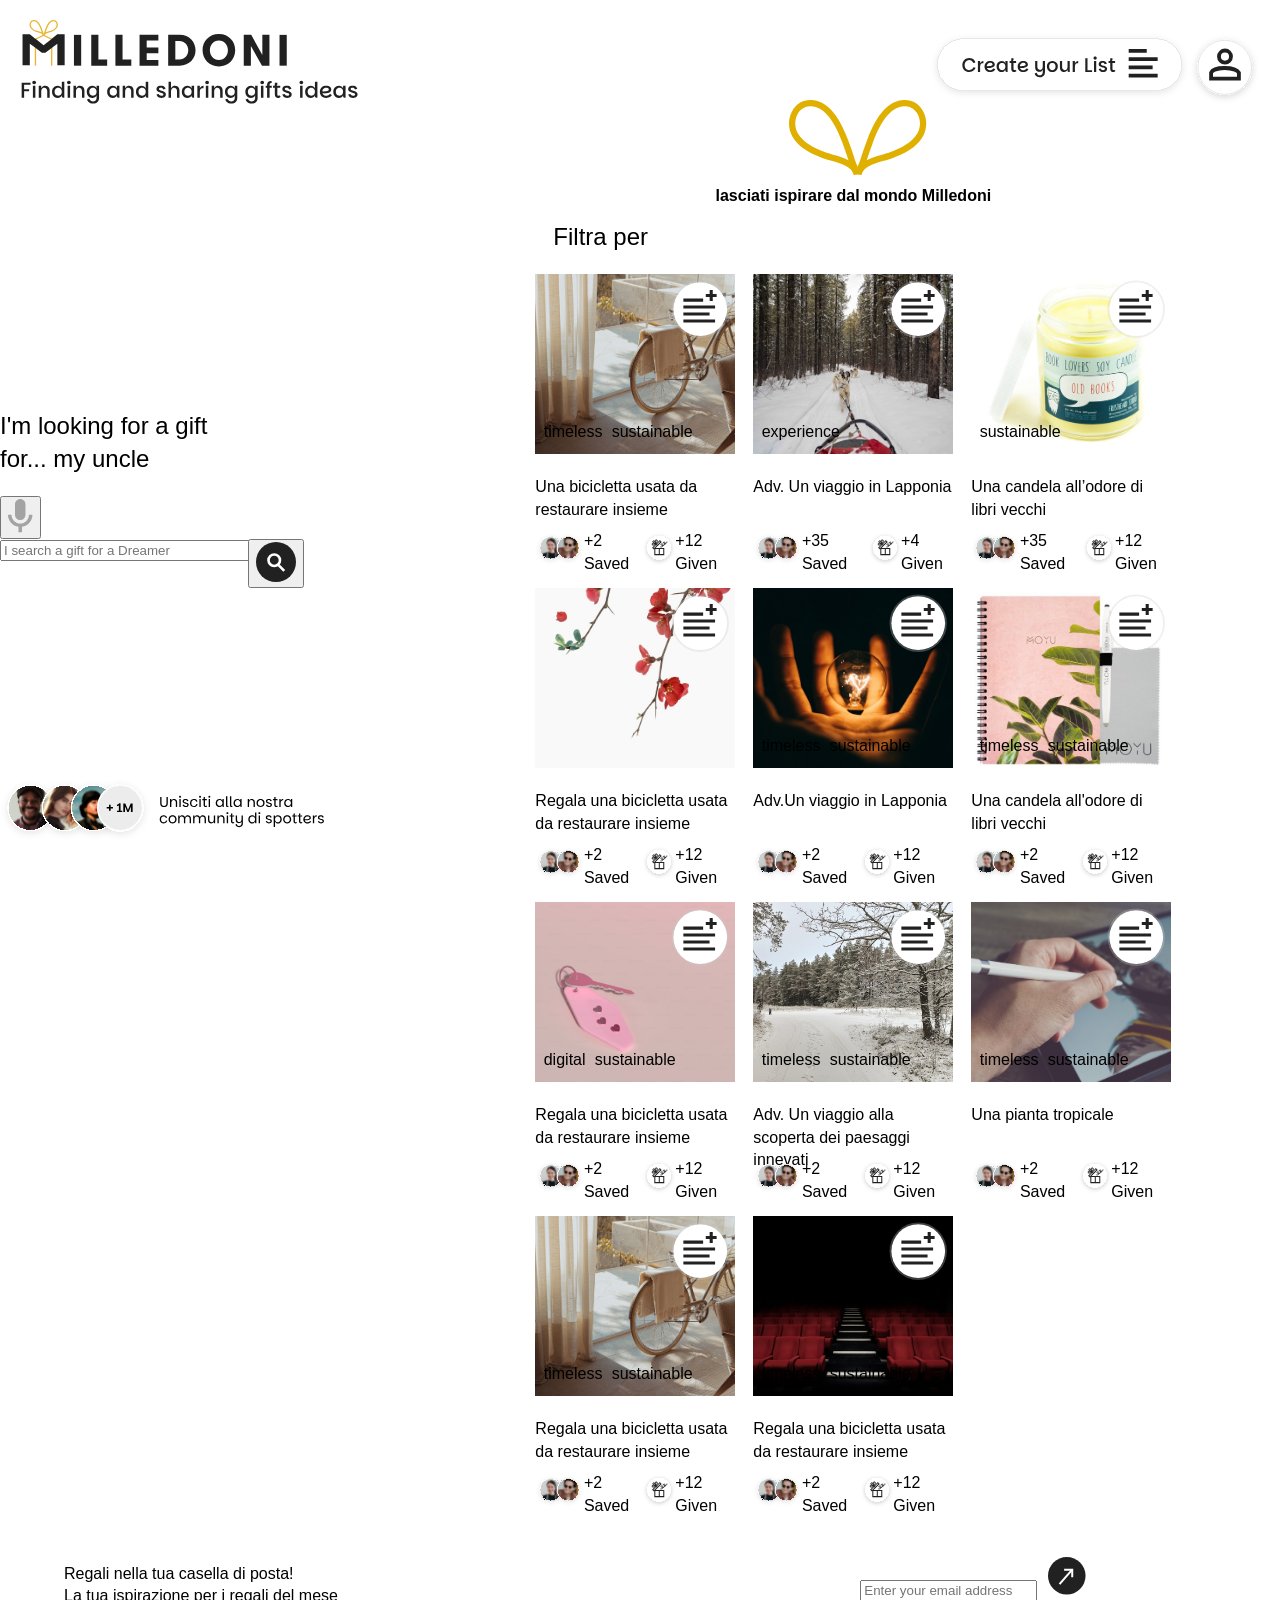
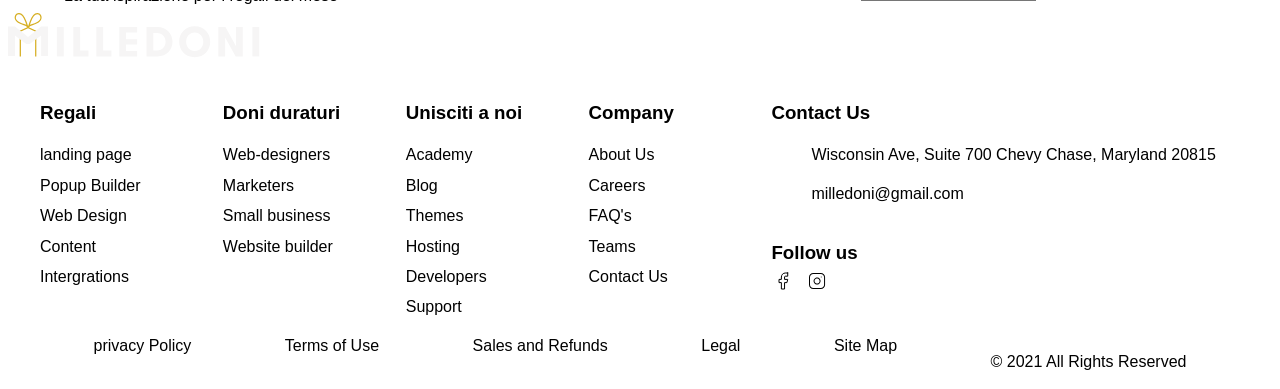
==== commit 5b077cda: "#13 input footer gefixt" ====
--- a/index.html
+++ b/index.html
@@ -422,6 +422,7 @@
             </label>
         </form>
         
+        <div class="logo-footer">
          <svg width="252" height="46" viewBox="0 0 252 46" fill="none" xmlns="http://www.w3.org/2000/svg">
                 <path d="M48.8945 15.0898H55.7628V44.4101H48.8945V15.0898Z" fill="#F6F5F5"/>
                 <path d="M80.4751 38.5486V44.4101H65.3555V15.0898H72.1391V38.5486H80.4751Z" fill="#F6F5F5"/>
@@ -436,6 +437,7 @@
                 <path d="M20.9007 15.6639L19.6836 15.4838C19.7274 14.9101 19.9901 14.3166 20.2438 13.7429C20.3662 13.4653 20.487 13.1967 20.5655 12.9511C21.0216 11.523 21.5184 10.0934 22.0409 8.70341C23.9527 3.62879 26.3009 1.08996 29.2169 0.943485C30.7995 0.861095 32.1526 1.63312 32.9484 3.02918C33.8303 4.57628 33.8303 6.5689 32.9484 8.10837C31.5923 10.4733 29.1837 11.4559 27.059 12.3225C26.541 12.5346 25.9219 12.707 25.2665 12.89C23.3864 13.4164 21.2541 14.0115 20.8977 15.6654L20.9007 15.6639ZM29.4389 2.18239L29.2789 2.18697C26.9034 2.30597 24.9131 4.58391 23.1946 9.1474C22.7491 10.3299 22.3233 11.5428 21.9261 12.7573C22.8654 12.2691 23.9587 11.9624 24.9403 11.6893C25.561 11.5154 26.1469 11.3521 26.5984 11.1675C28.634 10.336 30.7391 9.47696 31.8823 7.48282C32.5482 6.32325 32.5482 4.81735 31.8808 3.65015C31.5697 3.10089 30.8358 2.18239 29.4389 2.18239Z" fill="#D6AE21"/>
                 <path d="M33.0708 14.5781L27.7895 18.7909L26.7418 19.6325L20.0252 24.9881L13.2322 19.599L12.1749 18.7574L6.9079 14.5781H0V43.9671H6.9366V23.5153L10.9455 26.504L12.1988 27.4364L18.3605 32.0269H21.6948L27.7177 27.5368L28.9663 26.6092L33.1187 23.5153V43.9671H40.0505V14.5781H33.0708Z" fill="#F6F5F5"/>
             </svg>    
+        </div>
             
         <nav class="footer-middle">
 
--- a/style.css
+++ b/style.css
@@ -418,8 +418,9 @@
     form{
         background-color: var(--primary-color);
         color: var(--secondary-background-color);
-        justify-content: center;   
+        justify-content: space-between;   
         text-align: center; 
+        padding: 0.3rem 5% .3rem 5%;
 
         p:first-of-type{
             font-weight: var(--font-weight-heading);
@@ -435,79 +436,26 @@
 
             .footer-email-text{
                 text-align: start;
-            }
-        }
+                
+            }
+
+            .footer-form-email{
+                width: 20rem;
+            }
+
+        }
+        @media(min-width:1024px){
+            .footer-form-email{
+                width: 30rem;
+            }
+        }
+        @media(min-width:1440px){
+            .footer-form-email{
+                width: 40rem;
+            }
+        }
+
     
-    }
-    .primary-color-bg {
-        display: flex;
-        align-items: center;
-        background-color: var(--primary-color);
-        padding: 0.4em;
-        border-radius: 5px;
-        position: relative;
-    }
-
-    .primary-bg-search {
-        background-color: var(--primary-background-color);
-        color: var(--secondary-color);
-        border: none;
-        width: 100%;
-    }
-    .primary-text {
-        height: 45px;
-        width: 100%;
-    }
-    .primary-color-bg:focus-visible {
-        outline: var(--primary-color) 3px solid;
-    }
-
-    .send-button {
-        position: absolute;
-        right: 0.8em;
-        background-color: var(--secondary-color);
-        border: none;
-        border-radius: 50%;
-        height: 40px;
-        width: 40px;
-        display: flex;
-        align-items: center;
-        justify-content: center;
-        fill: #fff;
-        cursor: pointer;
-    }
-
-    .send-button svg {
-        fill: var(--secondary-background-color);
-    }
-
-    .send-button:hover {
-        background-color: var(--primary-background-color);
-        fill: var(--secondary-color);
-    }
-    .send-button:focus-visible {
-        outline: var(--primary-color) 3px solid;
-    }
-    .button {
-        border-radius: 50%;
-        aspect-ratio: 1;
-        border: none;
-        fill: var(--secondary-background-color);
-        background-color: var(--secondary-color);
-
-        @media (prefers-reduced-motion: no-preference) {
-        transition: 0.2s ease-out;
-        }
-
-        &:hover {
-        background-color: var(--primary-background-color);
-        fill: var(--secondary-color);
-        }
-
-        &:active {
-        background-color: var(--primary-color);
-        fill: var(--secondary-color);
-        }
     }
 
 }
@@ -585,7 +533,7 @@
     margin-block-start: 0.5em;
 }
 
-footer svg{
+.logo-footer{
     margin-left: 8px;
 }
 
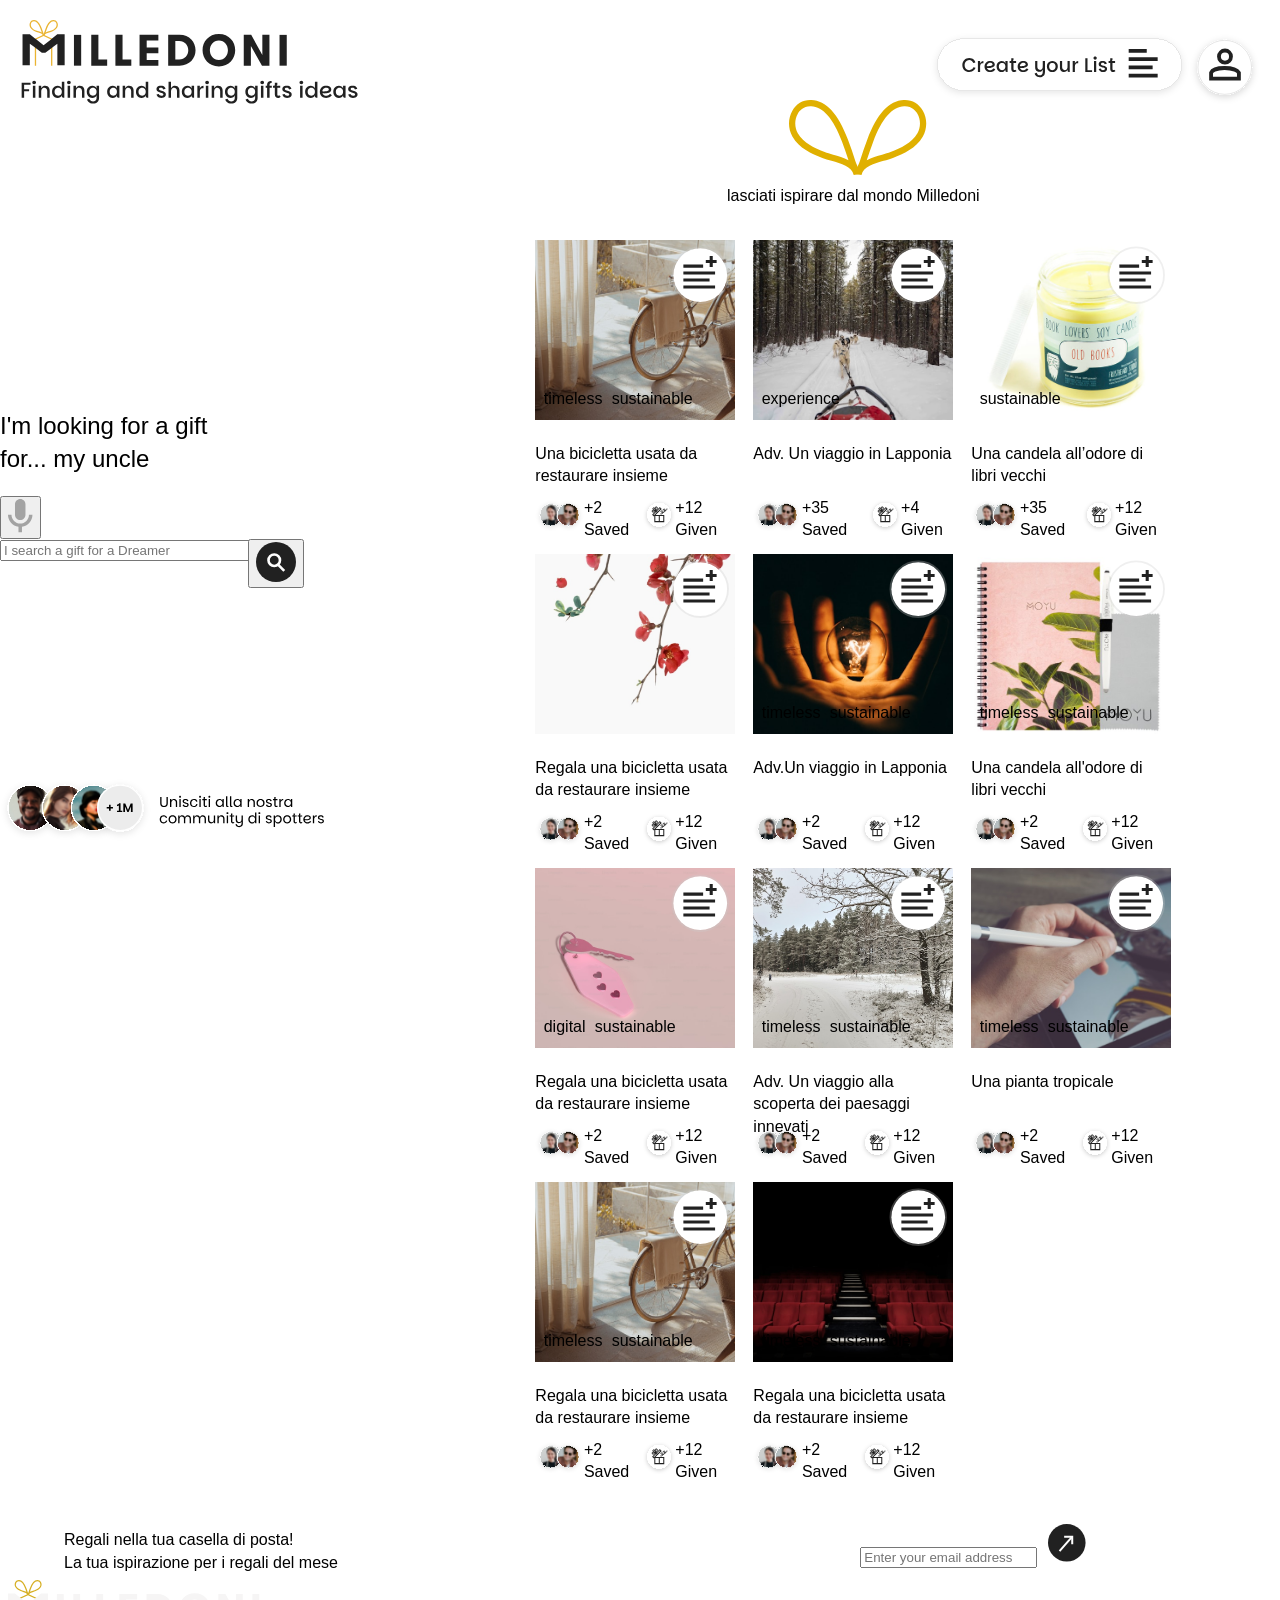
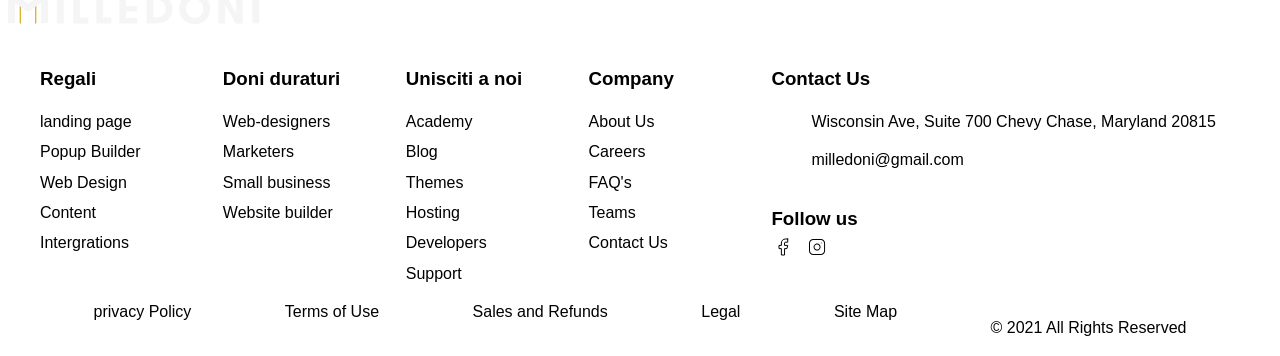
==== commit 8dba2b46: "#16 ai-chat logo aangespast nog niet gelukt om tekst eromheen te krijgen." ====
--- a/index.html
+++ b/index.html
@@ -20,7 +20,7 @@
     </header>
 
     <main>
-        <button class="ai-button">I'm looking for a gift for...</button>
+        <button class="ai-button"><img src="./assets/icons/justSearch.svg" alt="chat with AI" height="50" width="50"></button>
 
         <Section class="main-section-grid">
             
@@ -58,7 +58,7 @@
                 </svg>
             </div>
             
-            <div class="top-grid">
+            <!-- <div class="top-grid">
                 <fieldset class="filtra" tabindex="0" aria-label="filter">
                     <legend>Filtra per</legend>
                     <ul class="filtra-content">
@@ -75,7 +75,7 @@
                     </ul>
                 </fieldset>
 
-            </div>
+            </div> -->
 
                 <!--grid met producten-->
             <section class="product-grid">
--- a/style.css
+++ b/style.css
@@ -86,12 +86,10 @@
 
     h2{
         text-align: center;
-        font-size: var(--font-size-heading);
+        font-size: var(--font-size-text);
         background-color: var(--primary-background-color);
-
-        @media (min-width: 768px){
-            font-size: var(--font-size-subject);
-        }
+        font-weight: var(--font-weight-text);
+
     }
 }
 
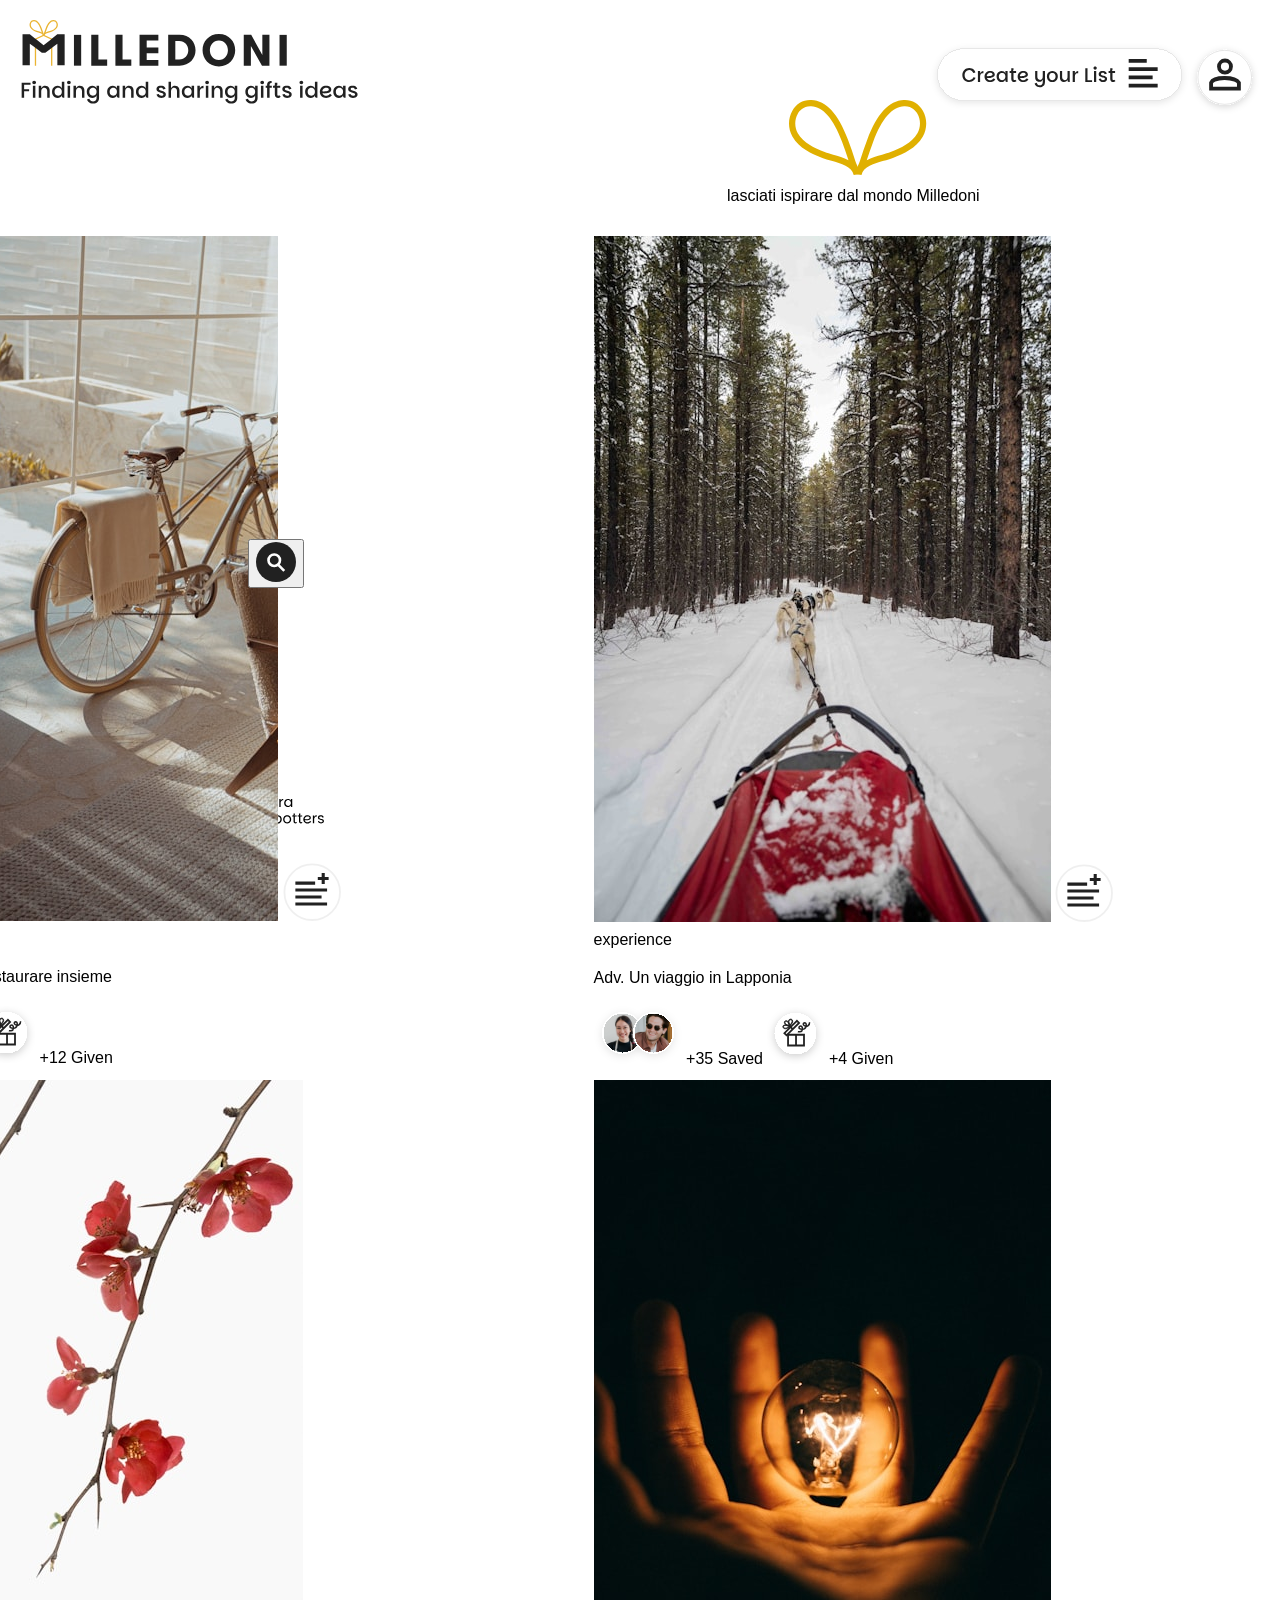
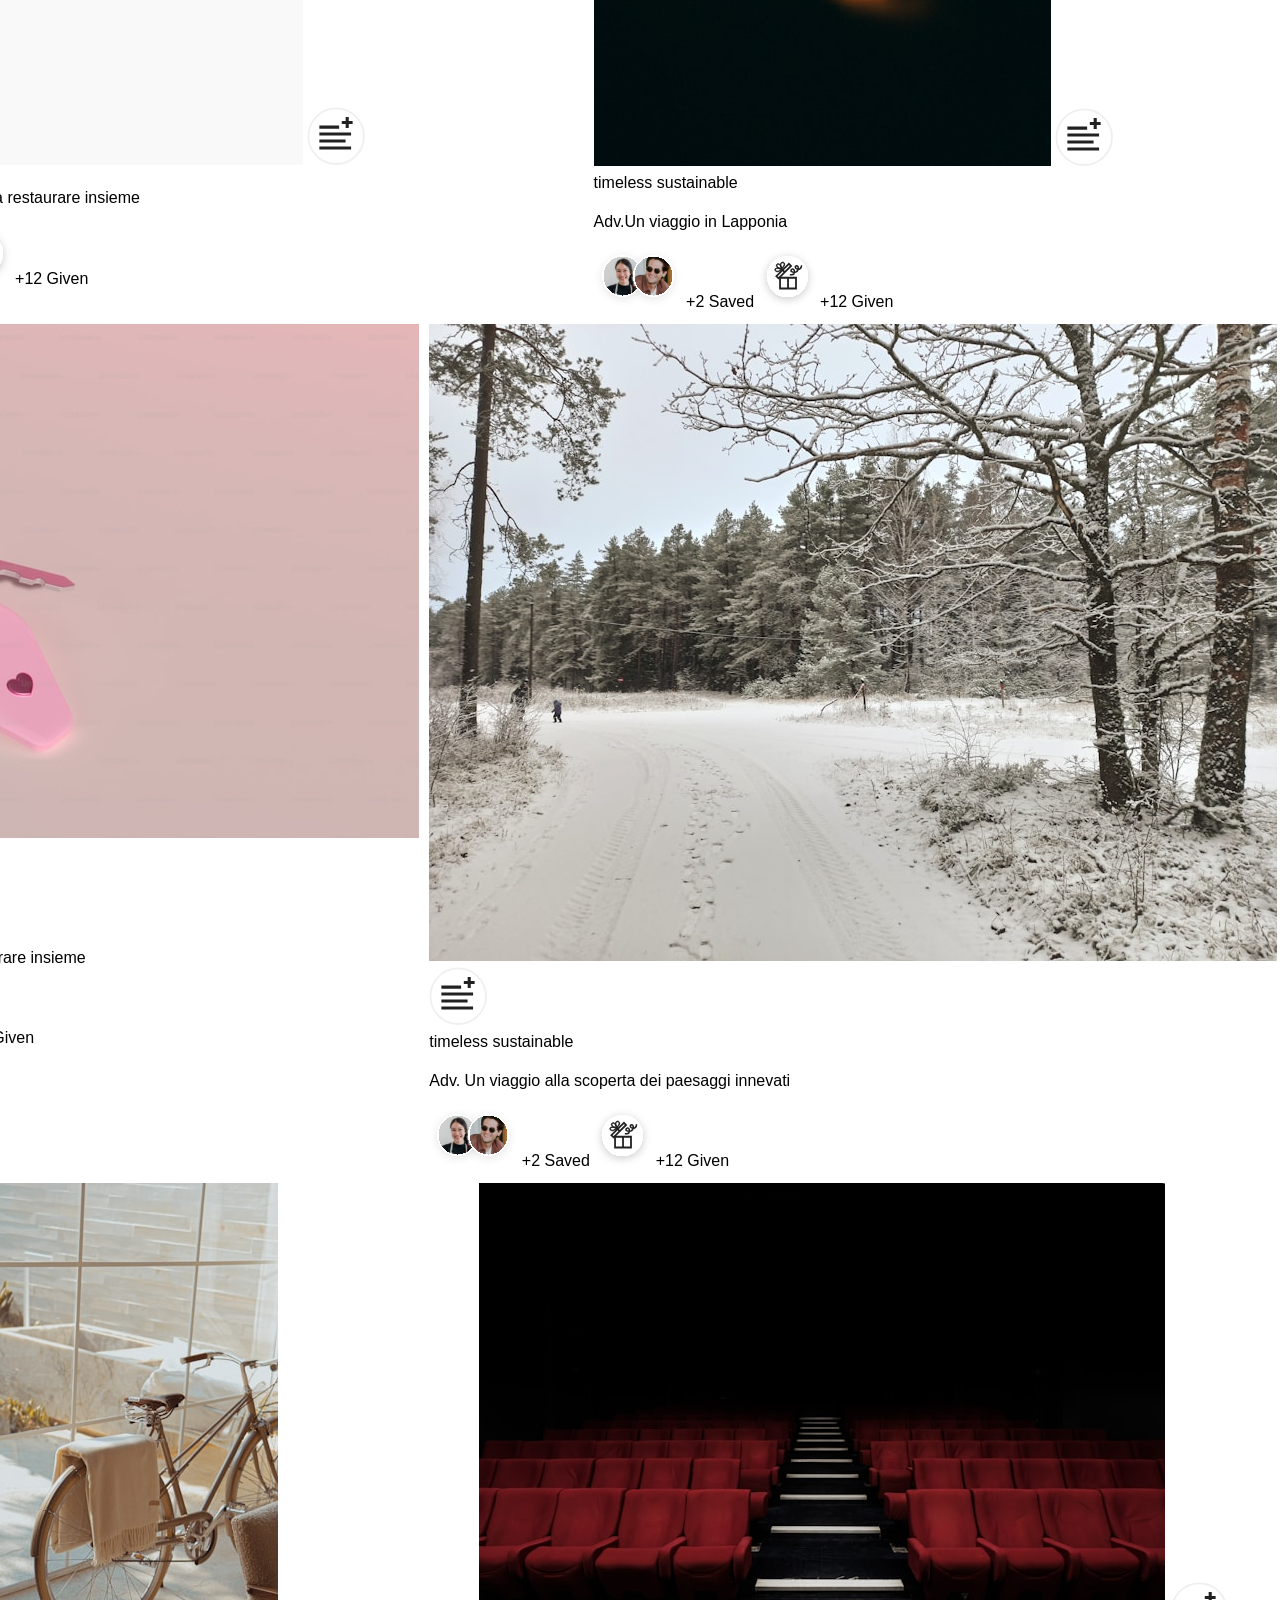
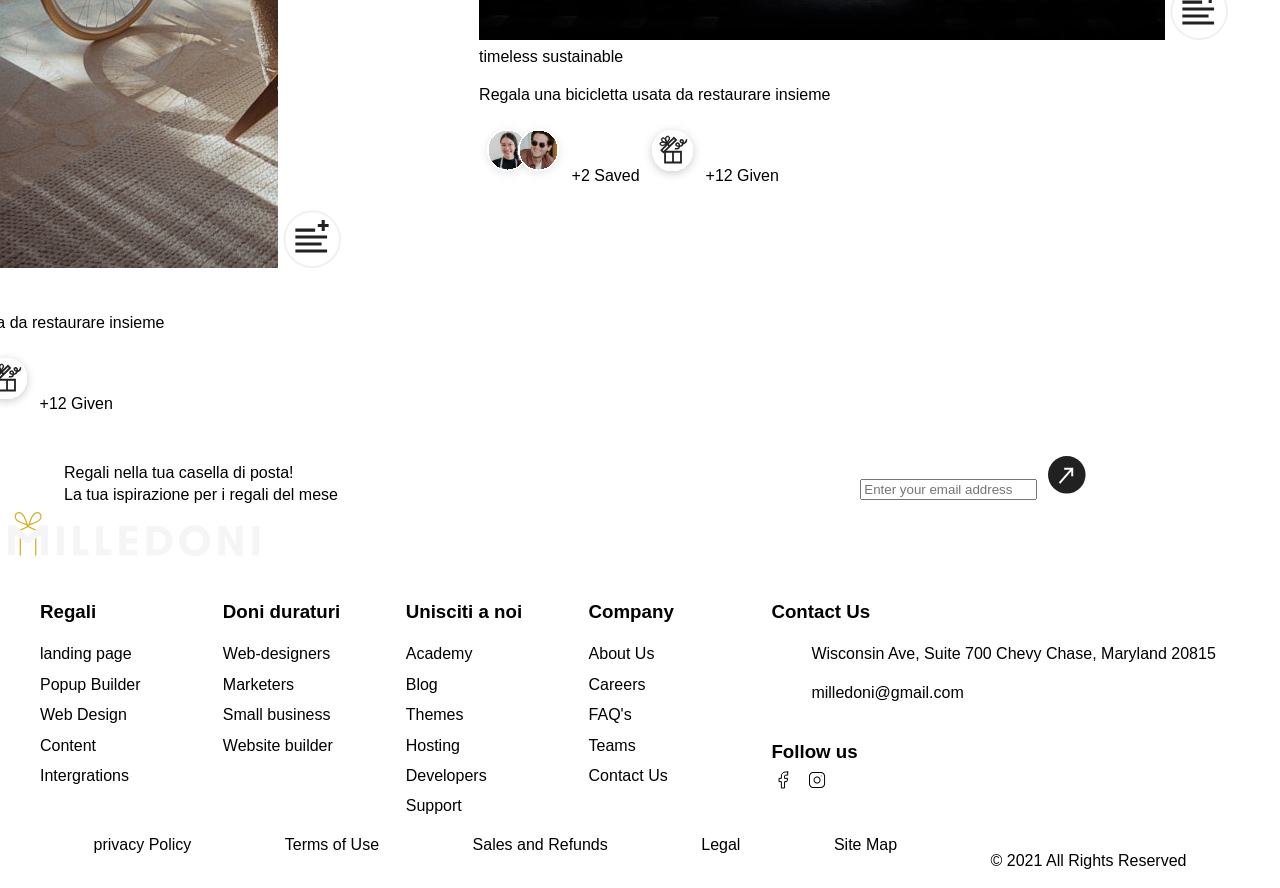
==== commit 8d3fcd5b: "#19 begin product page" ====
--- a/index.html
+++ b/index.html
@@ -15,7 +15,7 @@
         <div class="icons">
             <a class="create-your-list-small" href=""><img src="./assets/icons/listSmall.svg" alt="my list" width="70"></a>
             <a class="create-your-list" href=""><img src="./assets/icons/createYourListBig.svg" alt="my list" width="260"></a>
-            <a class="profile" href=""><img src="./assets/icons/profileIcon.svg" alt="my profile" width="70"></a>
+            <a class="profile" href="contact.html"><img src="./assets/icons/profileIcon.svg" alt="my profile" width="70"></a>
         </div>
     </header>
 
@@ -81,7 +81,8 @@
             <section class="product-grid">
 
                 <!-- Product 1 -->
-                <article class="article-product" tabindex="0" aria-label="Una bicicletta usata da restaurare insieme">
+                <article href="product.html" class="article-product" aria-label="Una bicicletta usata da restaurare insieme">
+                    <a href="product.html" class="product-link-overlay"></a>
                     <div class="article-product-img">
                         <a><img src="assets/product-img/p1.jpg" alt="Una bicicletta usata da restaurare insieme"></a>
                         <a class="article-add-list" href="">
@@ -112,7 +113,7 @@
                 <!-- Product 2 -->
                 <article class="article-product" tabindex="0" aria-label="Adv. Un viaggio in Lapponia">
                     <div class="article-product-img">
-                        <a href=""><img src="assets/product-img/p2.jpg" alt="Adv. Un viaggio in Lapponia"></a>
+                        <a><img src="assets/product-img/p2.jpg" alt="Adv. Un viaggio in Lapponia"></a>
                         <a class="article-add-list" href="">
                             <svg aria-label="add to list" width="58" height="58" viewBox="0 0 75 75" fill="none" xmlns="http://www.w3.org/2000/svg">
                                 <ellipse cx="37.7846" cy="37.7846" rx="34.7846" ry="34.7846" fill="white"/>
@@ -140,7 +141,7 @@
                 <!-- Product 3 -->
                 <article class="article-product" tabindex="0" aria-label="Una candela all’odore di libri vecchi">
                     <div class="article-product-img">
-                        <a href=""><img src="assets/product-img/p3.jpg" alt="Una candela all’odore di libri vecchi"></a>
+                        <a><img src="assets/product-img/p3.jpg" alt="Una candela all’odore di libri vecchi"></a>
                         <a class="article-add-list" href="">
                             <svg aria-label="add to list" width="58" height="58" viewBox="0 0 75 75" fill="none" xmlns="http://www.w3.org/2000/svg">
                                 <ellipse cx="37.7846" cy="37.7846" rx="34.7846" ry="34.7846" fill="white"/>
@@ -168,7 +169,7 @@
                 <!-- Product 4 -->
                 <article class="article-product" tabindex="0" aria-label="Regala una bicicletta usata da restaurare insieme">
                     <div class="article-product-img">
-                        <a href=""><img src="assets/product-img/p4.jpg" alt="Regala una bicicletta usata da restaurare insieme"></a>
+                        <a><img src="assets/product-img/p4.jpg" alt="Regala una bicicletta usata da restaurare insieme"></a>
                         <a class="article-add-list" href="">
                             <svg aria-label="add to list" width="58" height="58" viewBox="0 0 75 75" fill="none" xmlns="http://www.w3.org/2000/svg">
                                 <ellipse cx="37.7846" cy="37.7846" rx="34.7846" ry="34.7846" fill="white"/>
@@ -197,7 +198,7 @@
                 <!-- Product 5 -->
                 <article class="article-product" tabindex="0" aria-label="Adv.Un viaggio in Lapponia">
                     <div class="article-product-img">
-                        <a href=""><img src="assets/product-img/p5.jpg" alt="Adv.Un viaggio in Lapponia"></a>
+                        <a><img src="assets/product-img/p5.jpg" alt="Adv.Un viaggio in Lapponia"></a>
                         <a class="article-add-list" href="">
                             <svg aria-label="add to list" width="58" height="58" viewBox="0 0 75 75" fill="none" xmlns="http://www.w3.org/2000/svg">
                                 <ellipse cx="37.7846" cy="37.7846" rx="34.7846" ry="34.7846" fill="white"/>
@@ -226,7 +227,7 @@
                 <!-- Product 6 -->
                 <article class="article-product" tabindex="0" aria-label="Una candela all'odore di libri vecchi">
                     <div class="article-product-img">
-                        <a href=""><img src="assets/product-img/p6.jpg" alt="Una candela all'odore di libri vecchi"></a>
+                        <a><img src="assets/product-img/p6.jpg" alt="Una candela all'odore di libri vecchi"></a>
                         <a class="article-add-list" href="">
                             <svg aria-label="add to list" width="58" height="58" viewBox="0 0 75 75" fill="none" xmlns="http://www.w3.org/2000/svg">
                                 <ellipse cx="37.7846" cy="37.7846" rx="34.7846" ry="34.7846" fill="white"/>
@@ -255,7 +256,7 @@
                 <!-- Product 7 -->
                 <article class="article-product" tabindex="0" aria-label="Regala una bicicletta usata da restaurare insieme">
                     <div class="article-product-img">
-                        <a href=""><img src="assets/product-img/p7.jpg" alt="Regala una bicicletta usata da restaurare insieme"></a>
+                        <a><img src="assets/product-img/p7.jpg" alt="Regala una bicicletta usata da restaurare insieme"></a>
                         <a class="article-add-list" href="">
                             <svg aria-label="add to list" width="58" height="58" viewBox="0 0 75 75" fill="none" xmlns="http://www.w3.org/2000/svg">
                                 <ellipse cx="37.7846" cy="37.7846" rx="34.7846" ry="34.7846" fill="white"/>
@@ -284,7 +285,7 @@
                 <!-- Product 8 -->
                 <article class="article-product" tabindex="0" aria-label="Adv. Un viaggio alla scoperta dei paesaggi innevati">
                     <div class="article-product-img">
-                        <a href=""><img src="assets/product-img/p8.jpg" alt="Adv. Un viaggio alla scoperta dei paesaggi innevati"></a>
+                        <a><img src="assets/product-img/p8.jpg" alt="Adv. Un viaggio alla scoperta dei paesaggi innevati"></a>
                         <a class="article-add-list" href="">
                             <svg aria-label="add to list" width="58" height="58" viewBox="0 0 75 75" fill="none" xmlns="http://www.w3.org/2000/svg">
                                 <ellipse cx="37.7846" cy="37.7846" rx="34.7846" ry="34.7846" fill="white"/>
@@ -313,7 +314,7 @@
                 <!-- Product 9 -->
                 <article class="article-product" tabindex="0" aria-label="Una pianta tropicale">
                     <div class="article-product-img">
-                        <a href=""><img src="assets/product-img/p9.jpg" alt="Una pianta tropicale"></a>
+                        <a><img src="assets/product-img/p9.jpg" alt="Una pianta tropicale"></a>
                         <a class="article-add-list" href="">
                             <svg aria-label="add to list" width="58" height="58" viewBox="0 0 75 75" fill="none" xmlns="http://www.w3.org/2000/svg">
                                 <ellipse cx="37.7846" cy="37.7846" rx="34.7846" ry="34.7846" fill="white"/>
@@ -342,7 +343,7 @@
                 <!-- Product 10 -->
                 <article class="article-product" tabindex="0" aria-label="Regala una bicicletta usata da restaurare insieme">
                     <div class="article-product-img">
-                        <a href=""><img src="assets/product-img/p10.jpg" alt="Regala una bicicletta usata da restaurare insieme"></a>
+                        <a><img src="assets/product-img/p10.jpg" alt="Regala una bicicletta usata da restaurare insieme"></a>
                         <a class="article-add-list" href="">
                             <svg aria-label="add to list" width="58" height="58" viewBox="0 0 75 75" fill="none" xmlns="http://www.w3.org/2000/svg">
                                 <ellipse cx="37.7846" cy="37.7846" rx="34.7846" ry="34.7846" fill="white"/>
@@ -371,7 +372,7 @@
                 <!-- Product 11 -->
                 <article class="article-product" tabindex="0" aria-label="Regala una bicicletta usata da restaurare insieme">
                     <div class="article-product-img">
-                        <a href=""><img src="assets/product-img/p11.jpg" alt="Regala una bicicletta usata da restaurare insieme"></a>
+                        <a><img src="assets/product-img/p11.jpg" alt="Regala una bicicletta usata da restaurare insieme"></a>
                         <a class="article-add-list" href="">
                             <svg aria-label="add to list" width="58" height="58" viewBox="0 0 75 75" fill="none" xmlns="http://www.w3.org/2000/svg">
                                 <ellipse cx="37.7846" cy="37.7846" rx="34.7846" ry="34.7846" fill="white"/>
--- a/style.css
+++ b/style.css
@@ -66,7 +66,7 @@
 
     .icons{
         display: flex;
-        padding: 20px;
+        padding: 20px 20px 0 20px;
         align-content: center;
     }
 }
@@ -305,7 +305,13 @@
 
 }
 
-  .article-product {
+.product-link-overlay{
+    position: absolute;
+    inset: 0;
+}
+
+
+  /* .article-product {
     position: relative;
     background-color: var(--secondary-background-color);
     width: 200px;
@@ -406,7 +412,7 @@
         margin-right: auto;
       }
     }
-  }
+  } */
 
 
 /* Alles van de footer */
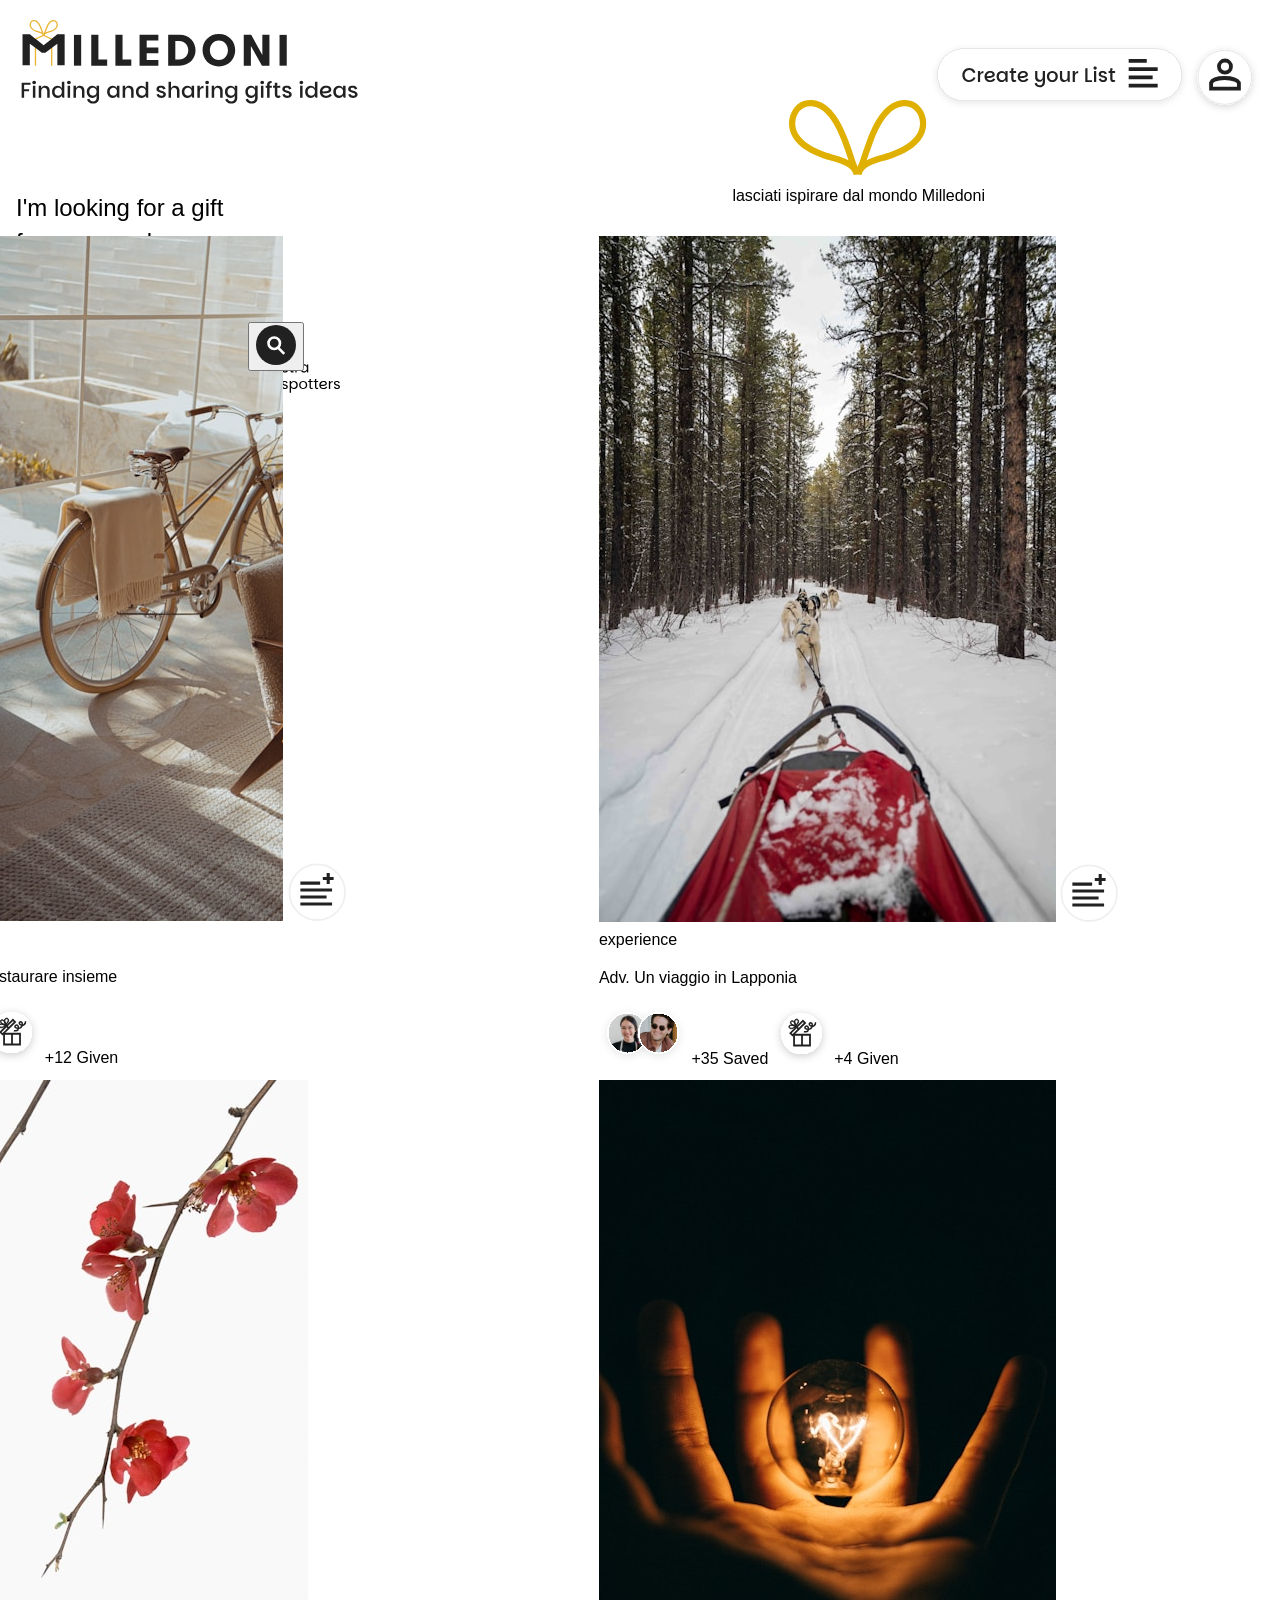
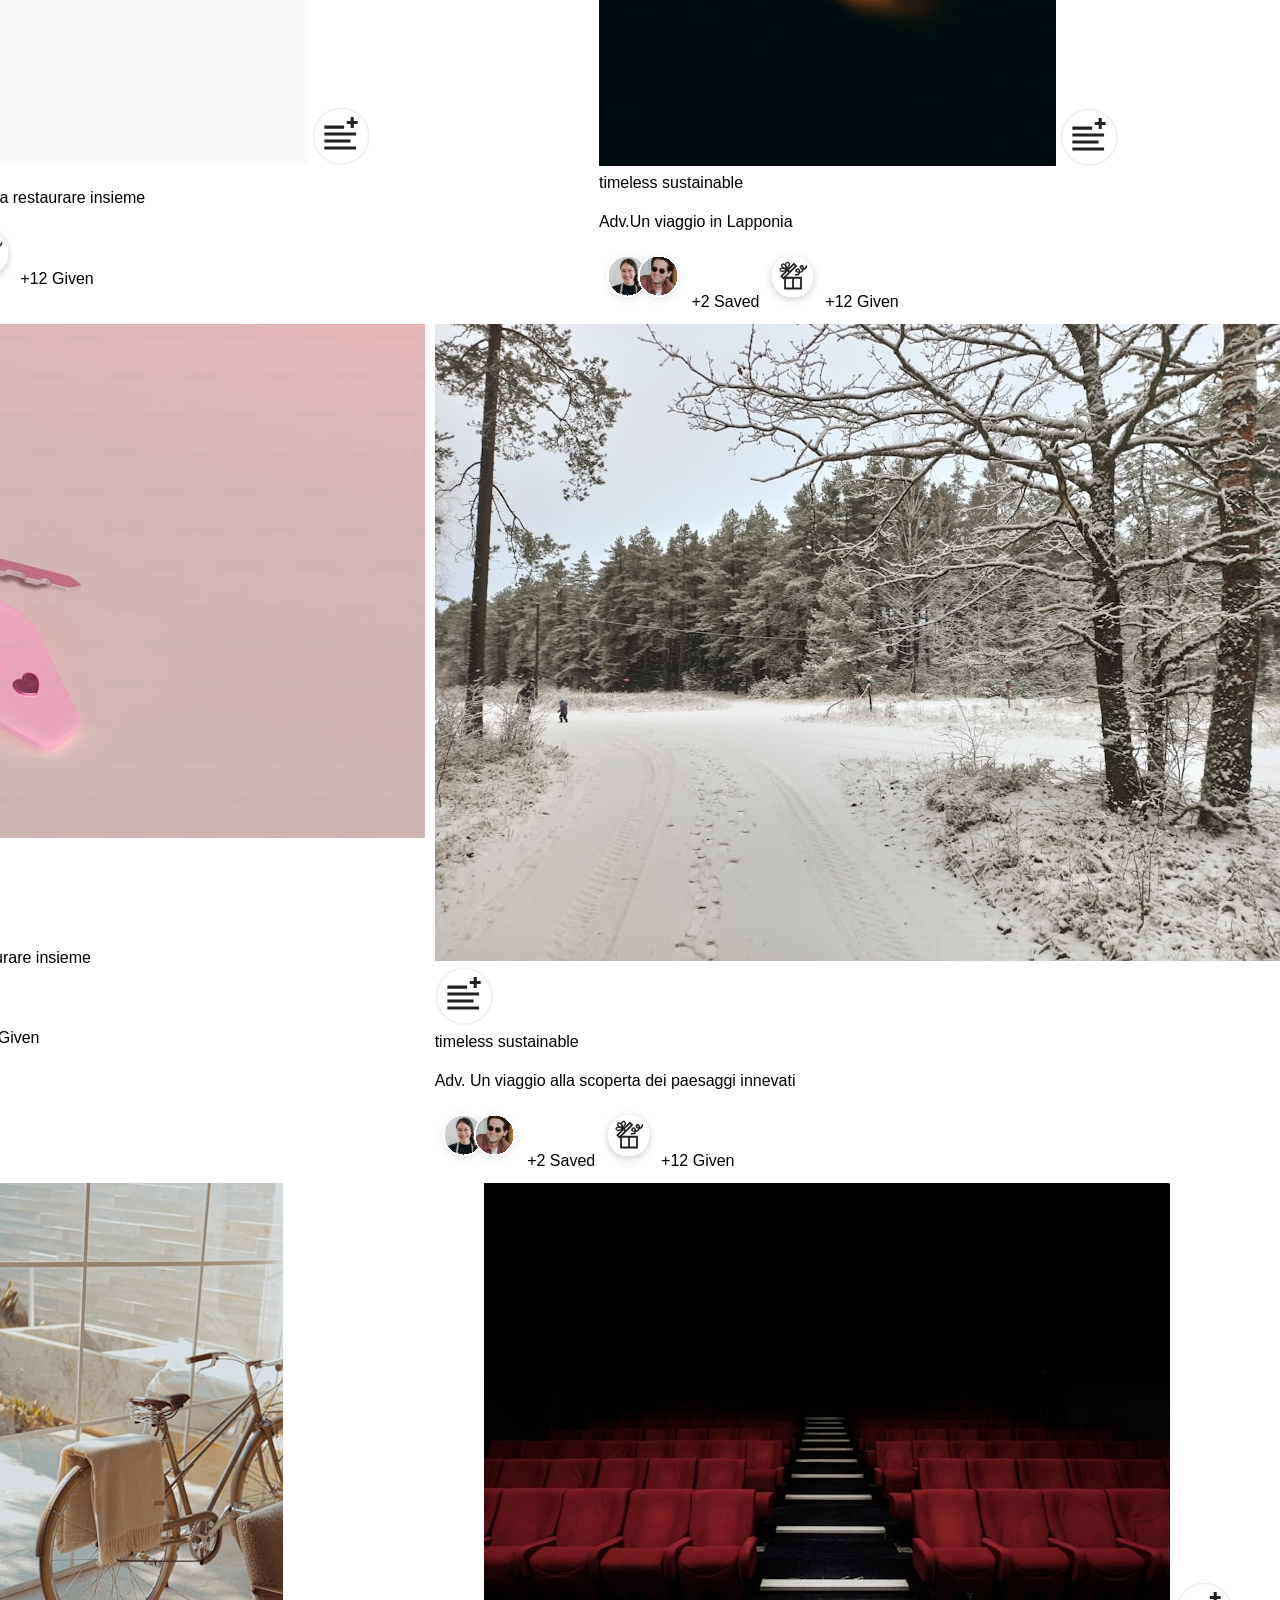
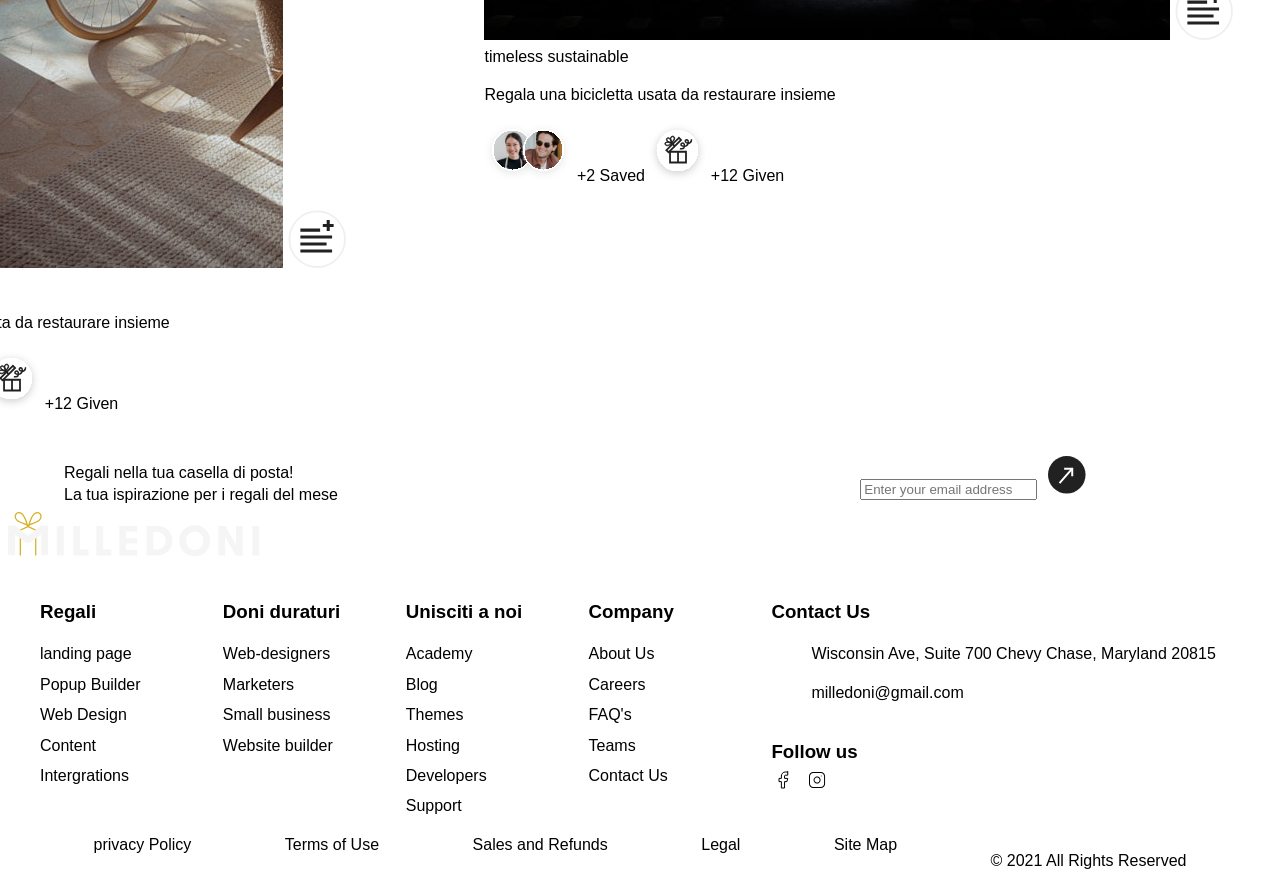
==== commit 28a22270: "contact form done" ====
--- a/index.html
+++ b/index.html
@@ -22,7 +22,7 @@
     <main>
         <button class="ai-button"><img src="./assets/icons/justSearch.svg" alt="chat with AI" height="50" width="50"></button>
 
-        <Section class="main-section-grid">
+        <section class="main-section-grid">
             
             <h1>I'm looking for a gift for... <span>my uncle</span></h1>
 
@@ -47,7 +47,7 @@
             </div>
 
             <a class="users"><img src="./assets/icons/users.svg" alt="over 1 million users"></a>
-        </Section>
+        </section>
 
         <section class="background-grid"> <!--Grijze achtergrond--> 
         <h2>lasciati ispirare dal mondo Milledoni</h2>
@@ -57,25 +57,6 @@
                     <path d="M72.5189 74.9922L66.3217 74.0756C66.5446 71.1546 67.8825 68.1327 69.1742 65.2117C69.797 63.7979 70.4121 62.4306 70.812 61.1799C73.134 53.9086 75.6637 46.6296 78.324 39.5525C88.0582 13.7145 100.014 0.787811 114.862 0.0420376C122.92 -0.37746 129.809 3.55339 133.861 10.6615C138.351 18.5388 138.351 28.6844 133.861 36.5228C126.956 48.5639 114.692 53.5668 103.874 57.9793C101.237 59.0591 98.0845 59.9369 94.7475 60.8692C85.1748 63.5493 74.3181 66.579 72.5035 75L72.5189 74.9922ZM115.992 6.35004L115.177 6.37334C103.082 6.97928 92.9483 18.5776 84.1983 41.8131C81.9301 47.8337 79.7618 54.0096 77.7397 60.1933C82.5221 57.7074 88.0889 56.1459 93.0867 54.7554C96.2468 53.8698 99.2301 53.0385 101.529 52.0986C111.894 47.8647 122.612 43.4911 128.432 33.3377C131.823 27.4337 131.823 19.7662 128.425 13.8233C126.841 11.0267 123.104 6.35004 115.992 6.35004Z" fill="#E0B000"/>
                 </svg>
             </div>
-            
-            <!-- <div class="top-grid">
-                <fieldset class="filtra" tabindex="0" aria-label="filter">
-                    <legend>Filtra per</legend>
-                    <ul class="filtra-content">
-                            <li><label><input type="checkbox"> Cyd</label></li>
-                            <li><label><input type="checkbox"> Dorien</label></li>
-                            <li><label><input type="checkbox"> Gwen</label></li>
-                            <li><label><input type="checkbox"> Jad</label></li>
-                            <li><label><input type="checkbox"> Joost</label></li>
-                            <li><label><input type="checkbox"> Justus</label></li>
-                            <li><label><input type="checkbox"> Koop</label></li>
-                            <li><label><input type="checkbox"> Krijn</label></li>
-                            <li><label><input type="checkbox"> Sanne</label></li>
-                            <li><label><input type="checkbox"> Suus</label></li>
-                    </ul>
-                </fieldset>
-
-            </div> -->
 
                 <!--grid met producten-->
             <section class="product-grid">
--- a/style.css
+++ b/style.css
@@ -97,12 +97,11 @@
     display: none;
 
     @media(min-width:1024px){
-        display: grid;
+        display: flex;
+        flex-direction: column;
         width: 21rem;
         flex-grow: 1;
-        height: 100vh;
-        /* place-items:center; */
-        grid-template-rows: auto;
+        margin-inline-start: 1rem;
 
         h1{
             width: 55%;
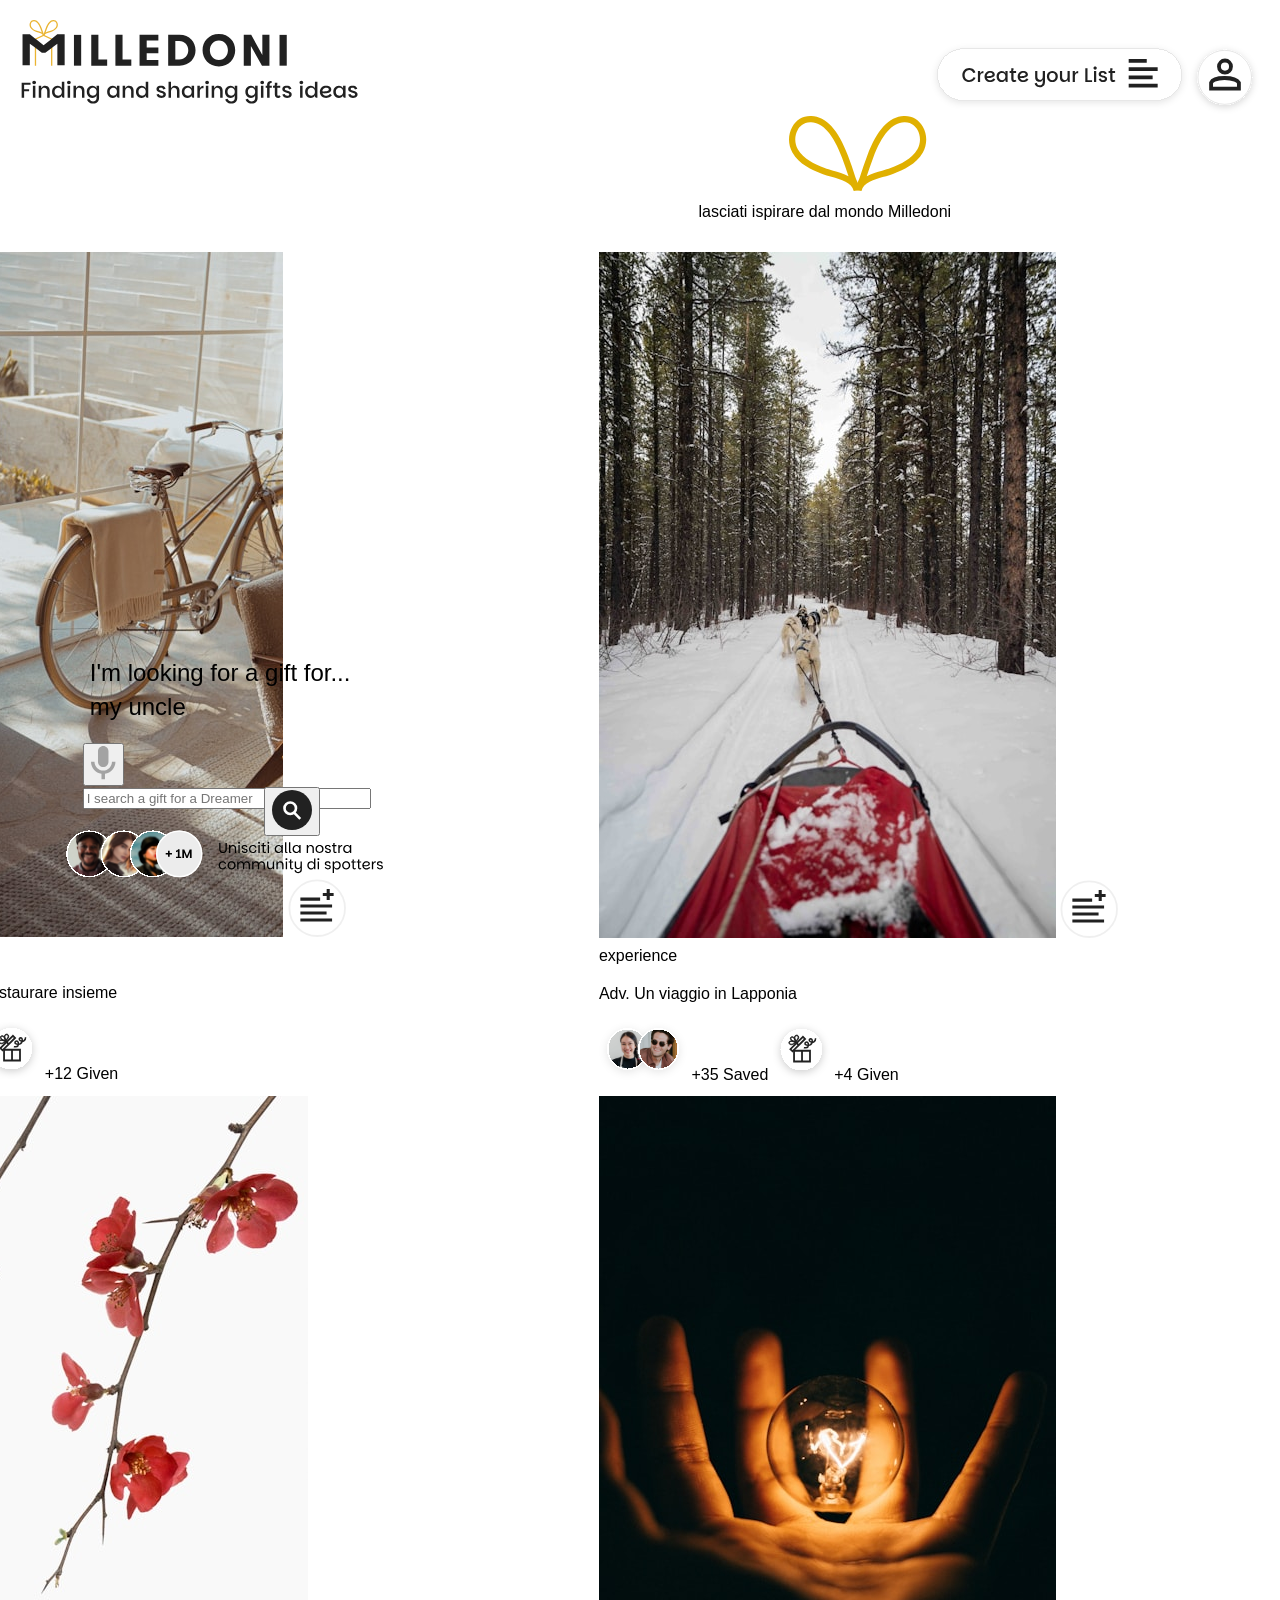
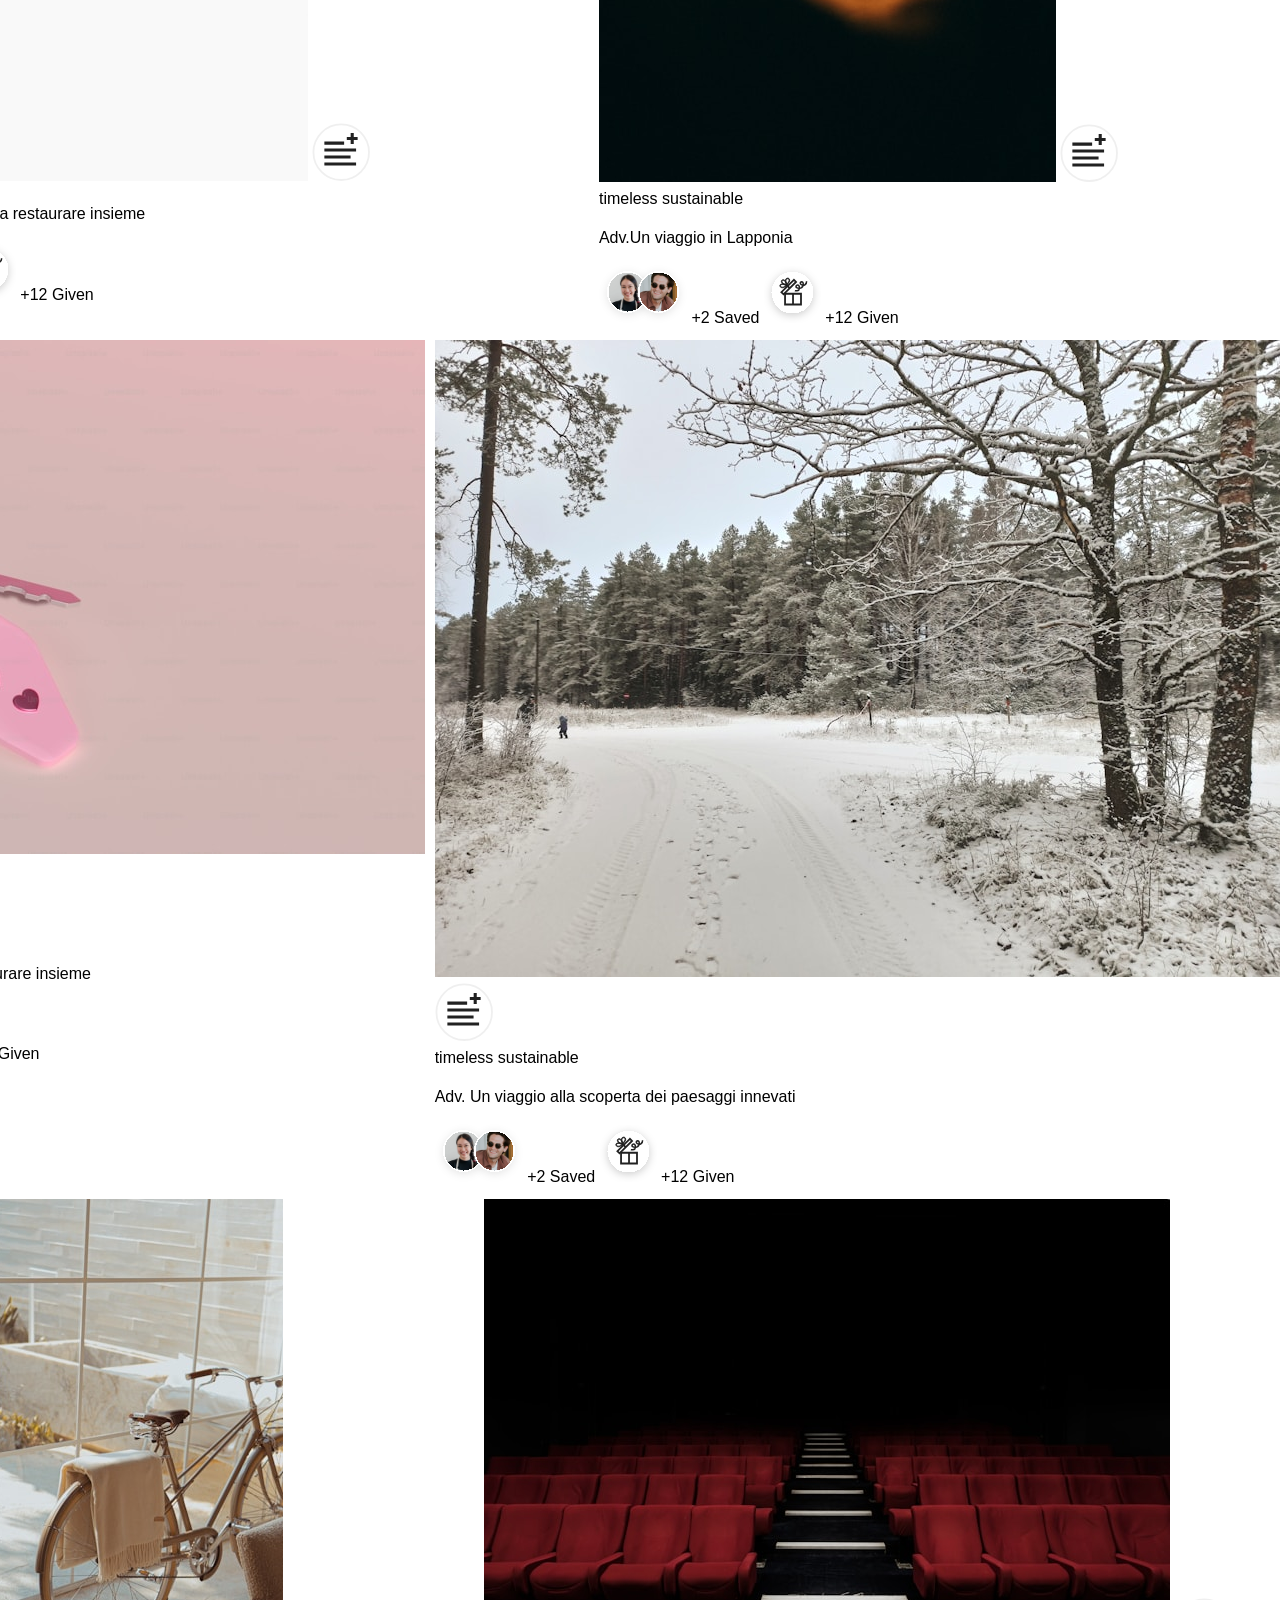
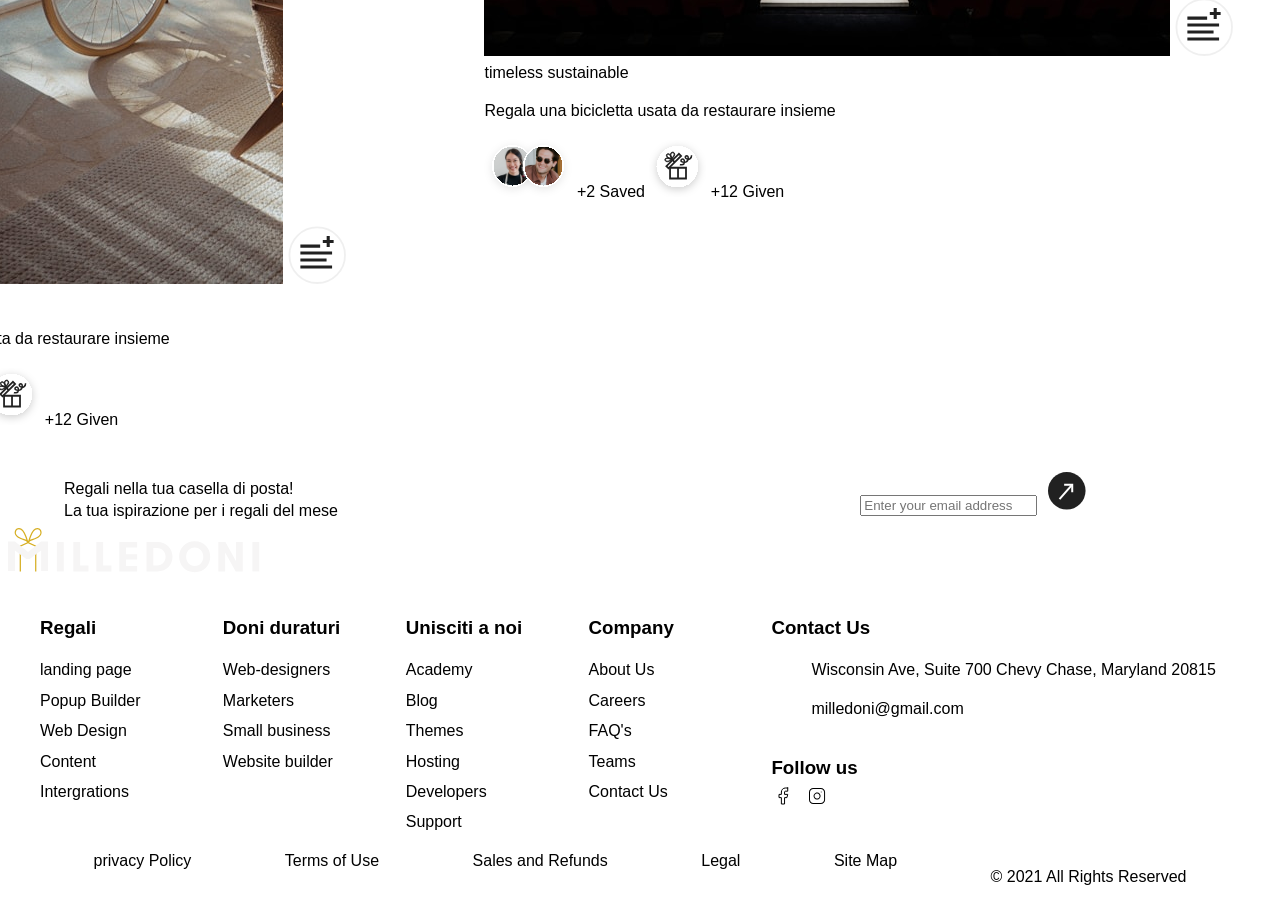
==== commit c4dbee26: "#14 Chat op desktop volledig" ====
--- a/index.html
+++ b/index.html
@@ -20,9 +20,7 @@
     </header>
 
     <main>
-        <button class="ai-button"><img src="./assets/icons/justSearch.svg" alt="chat with AI" height="50" width="50"></button>
-
-        <section class="main-section-grid">
+        <section class="main-section-search">
             
             <h1>I'm looking for a gift for... <span>my uncle</span></h1>
 
@@ -57,9 +55,10 @@
                     <path d="M72.5189 74.9922L66.3217 74.0756C66.5446 71.1546 67.8825 68.1327 69.1742 65.2117C69.797 63.7979 70.4121 62.4306 70.812 61.1799C73.134 53.9086 75.6637 46.6296 78.324 39.5525C88.0582 13.7145 100.014 0.787811 114.862 0.0420376C122.92 -0.37746 129.809 3.55339 133.861 10.6615C138.351 18.5388 138.351 28.6844 133.861 36.5228C126.956 48.5639 114.692 53.5668 103.874 57.9793C101.237 59.0591 98.0845 59.9369 94.7475 60.8692C85.1748 63.5493 74.3181 66.579 72.5035 75L72.5189 74.9922ZM115.992 6.35004L115.177 6.37334C103.082 6.97928 92.9483 18.5776 84.1983 41.8131C81.9301 47.8337 79.7618 54.0096 77.7397 60.1933C82.5221 57.7074 88.0889 56.1459 93.0867 54.7554C96.2468 53.8698 99.2301 53.0385 101.529 52.0986C111.894 47.8647 122.612 43.4911 128.432 33.3377C131.823 27.4337 131.823 19.7662 128.425 13.8233C126.841 11.0267 123.104 6.35004 115.992 6.35004Z" fill="#E0B000"/>
                 </svg>
             </div>
+        <button class="ai-button"><img src="./assets/icons/justSearch.svg" alt="chat with AI" height="50" width="50"></button>
 
                 <!--grid met producten-->
-            <section class="product-grid">
+            <div class="product-grid">
 
                 <!-- Product 1 -->
                 <article href="product.html" class="article-product" aria-label="Una bicicletta usata da restaurare insieme">
@@ -378,7 +377,7 @@
                         </div>
                     </div>
                 </article>
-            </section>
+            </div>
 
         </section>
     </main>
--- a/style.css
+++ b/style.css
@@ -1,7 +1,6 @@
 html, body{
     width: 100%;
     max-width: 100%;
-    overflow-x: hidden;
 }
 
 body {
@@ -22,7 +21,7 @@
     }   
 
     @media (min-width: 1024px) {
-        margin-bottom: 2rem;
+        margin-bottom: 3rem;
     } 
 
     .logo{
@@ -89,26 +88,31 @@
         font-size: var(--font-size-text);
         background-color: var(--primary-background-color);
         font-weight: var(--font-weight-text);
-
-    }
-}
-
-.main-section-grid{
+        width: 97%;
+
+    }
+}
+
+.main-section-search{
     display: none;
 
     @media(min-width:1024px){
         display: flex;
         flex-direction: column;
         width: 21rem;
-        flex-grow: 1;
         margin-inline-start: 1rem;
+        flex: 3;
+        position: sticky;
+        bottom: 0;
+        align-self: end;
+        align-items: center;
+
 
         h1{
-            width: 55%;
+            width: 65%;
             font-weight: 500;
             text-wrap-style: pretty;
             align-content: end;
-            height: -2rem;
 
             span{
                 color: var(--primary-color);
@@ -123,6 +127,7 @@
         .secondary-search-bg{
             padding: 0;
             width: 18rem;
+            margin-bottom: 1rem;
 
             .secondary-search-input{
                 width: 100%;
@@ -247,7 +252,6 @@
 
     @media (min-width: 768px) {
         display: block;
-        margin-right: 50px;
         height: 75px;
     }
 }
@@ -261,7 +265,7 @@
 
     @media(min-width:1024px){
         width: 42rem;
-        flex-grow: 2;
+        flex: 6;
     }
 
 }
@@ -310,110 +314,6 @@
 }
 
 
-  /* .article-product {
-    position: relative;
-    background-color: var(--secondary-background-color);
-    width: 200px;
-    height: 300px;
-    padding: 4px 4px 0px 4px;
-    cursor: pointer;
-    font-family: parkinsans, sans-serif;
-
-    &:hover {
-      translate: 0 -1px;
-    }
-
-    .article-product-img {
-      img {
-        width: 200px;
-        aspect-ratio: 1/0.9;
-        object-fit: cover;
-        
-        &:focus-visible{
-          outline: none;
-        }
-      }
-
-      .article-add-list {
-        position: absolute;
-        top: 10px;
-        right: 10px;
-        background: transparent;
-        cursor: pointer;
-        height: 58px;
-        width: 58px;
-        border: none;
-        z-index: 1;
-        display: block;
-
-        border-radius: 50%;
-
-        &:hover {
-          background-color: var(--primary-color);
-        }
-      }
-
-      .article-tags {
-        position: absolute;
-        bottom: 130px;
-        left: 10px;
-        flex-wrap: wrap;
-        color: var(--secondary-background-color);
-      }
-
-      .article-tag-timeless {
-        background: var(--timeless-label-color);
-        color: var(--secondary-background-color);
-        font-size: var(--font-size-text);
-        padding: .15rem;
-      }
-
-      .article-tag-sustainable {
-        background: var(--sustainable-label-color);
-        color: var(--secondary-background-color);
-        font-size: var(--font-size-text);
-        padding: .15rem;
-      }
-
-      .article-tag-experience {
-        background: var(--experience-label-color);
-        color: var(--secondary-background-color);
-        font-size: var(--font-size-text);
-        padding: .15rem;
-      }
-
-      .article-tag-digital {
-        background: var(--digital-label-color);
-        color: var(--secondary-background-color);
-        font-size: var(--font-size-text);
-        padding: .15rem;
-      }
-    }
-
-    p {
-      &:hover {
-        text-decoration-line: underline;
-      }
-    }
-
-    .article-statistics {
-      display: flex;
-      justify-content: space-between;
-      align-items: center;
-      position: absolute;
-      bottom: -1px;
-
-      img{
-        height: 2rem;
-      }
-
-      span:nth-of-type(1) {
-        margin-right: auto;
-      }
-    }
-  } */
-
-
 /* Alles van de footer */
 footer{
     background-color: var(--secondary-color);
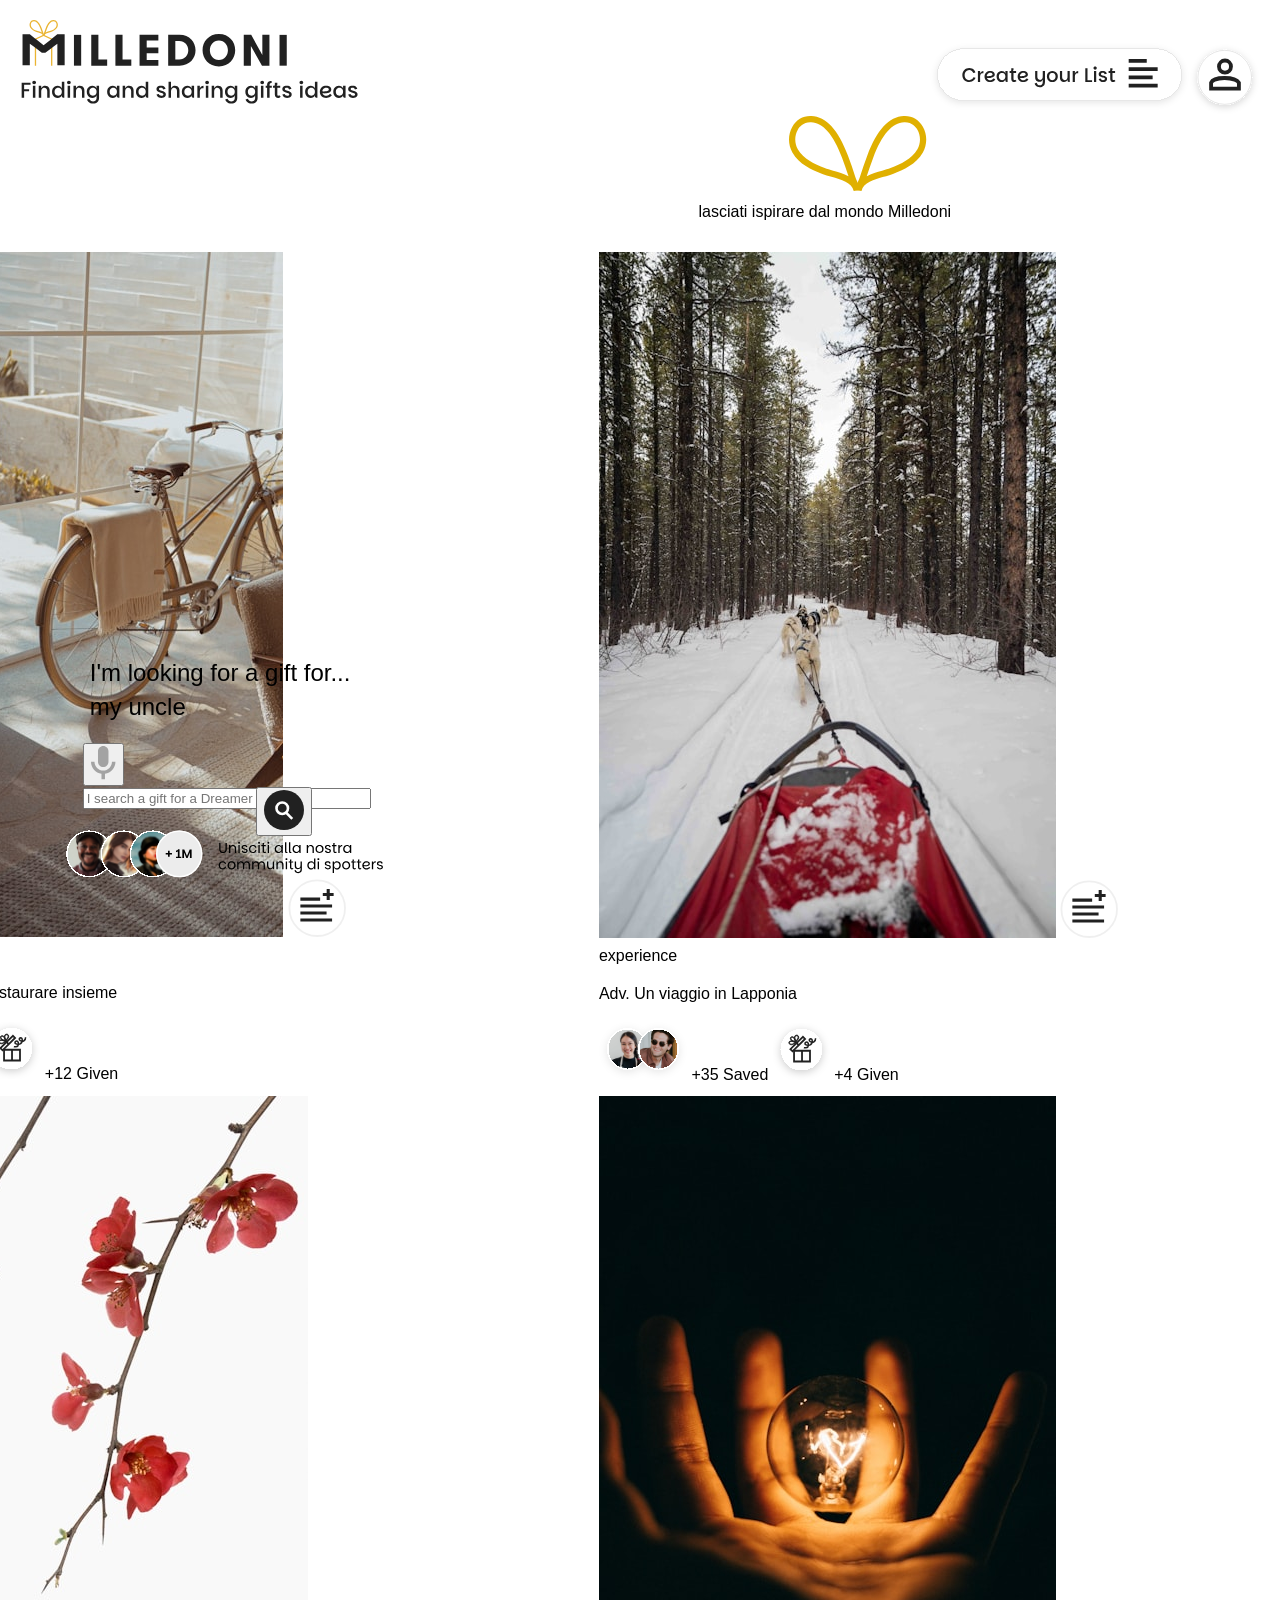
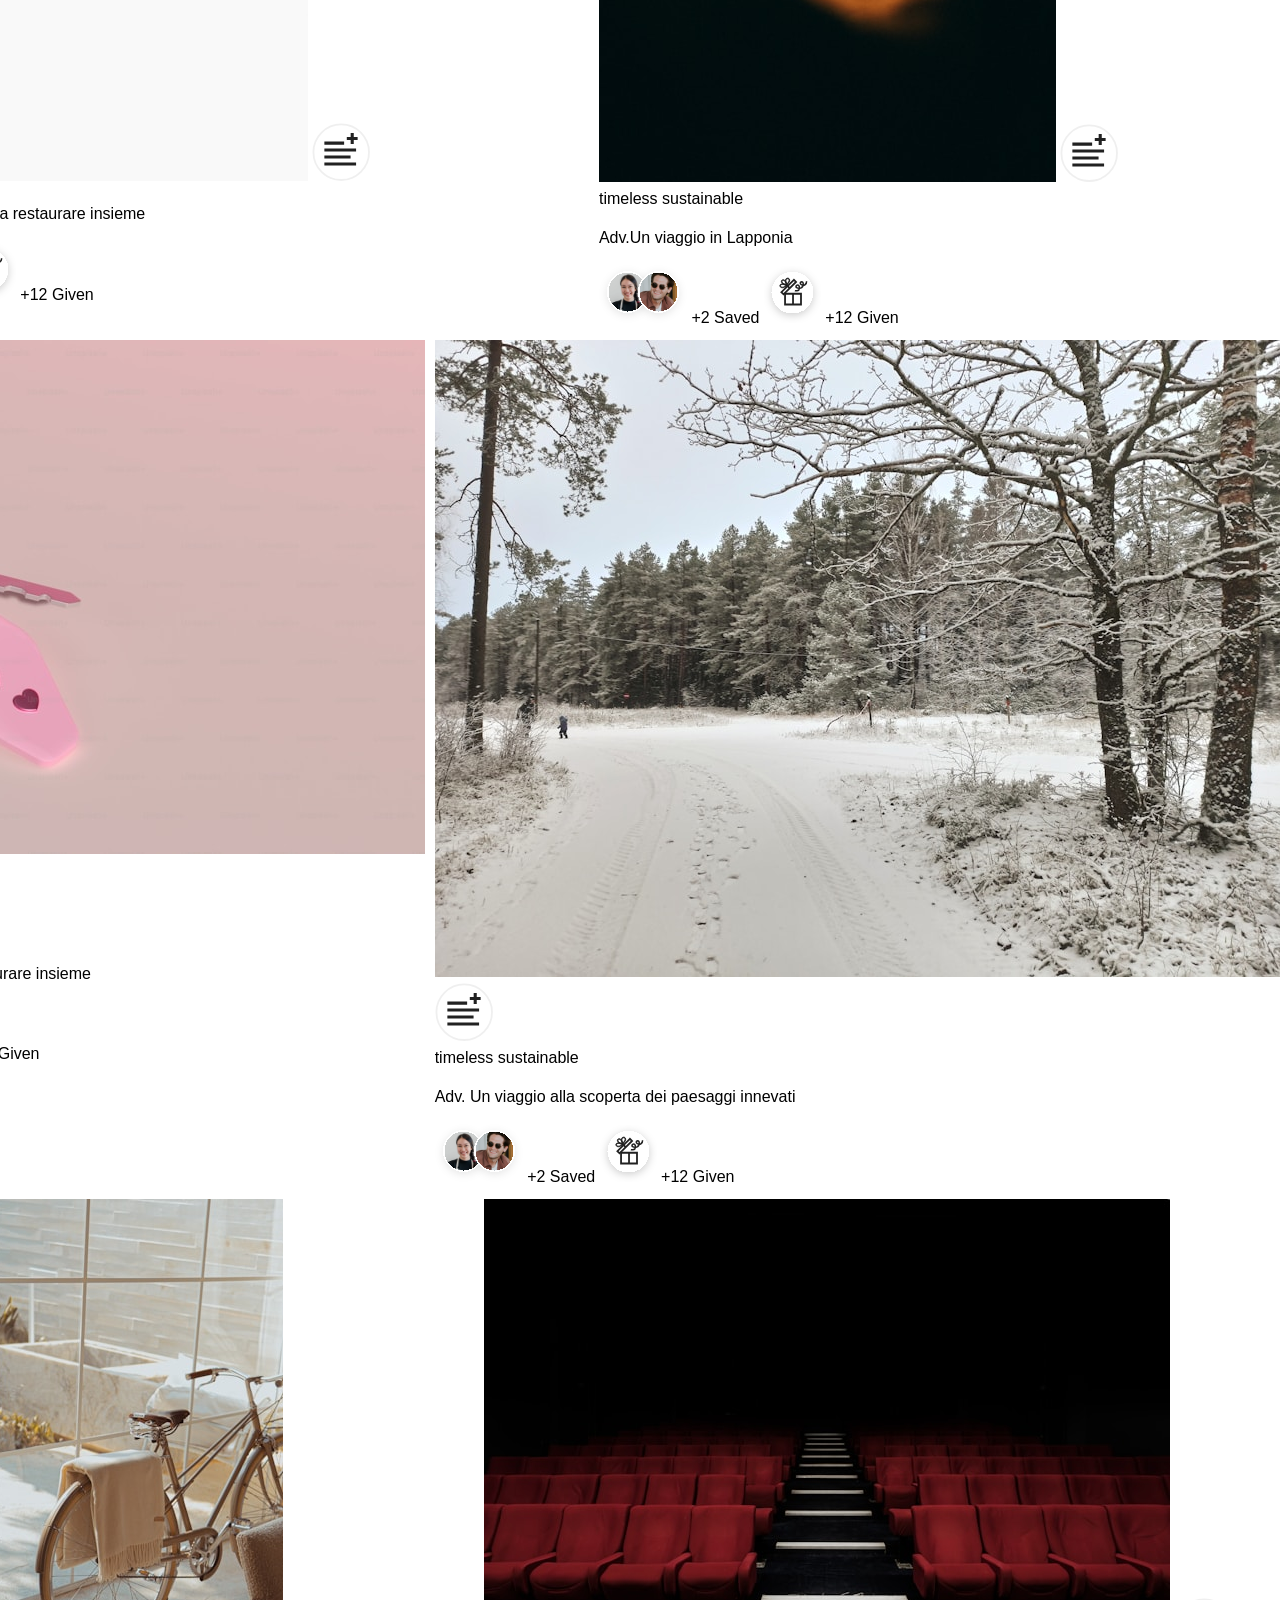
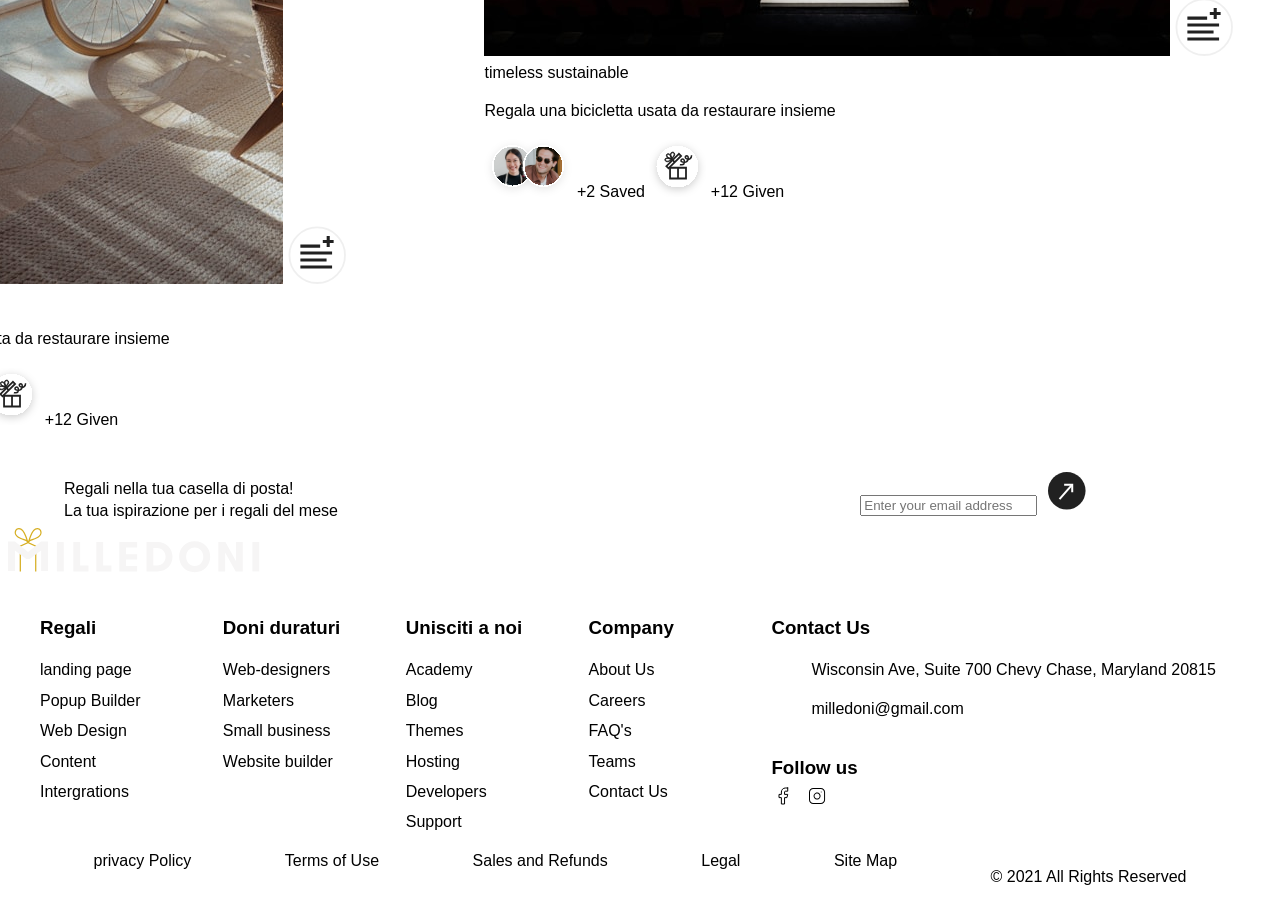
==== commit df6f2c75: "popover" ====
--- a/index.html
+++ b/index.html
@@ -33,7 +33,7 @@
                 </svg>
                 </button>
                 <input class="secondary-search-input" type="search" placeholder="I search a gift for a Dreamer" />
-                <button type="button" class="ai-button-secondary">
+                <button type="button" class="ai-button-secondary" popovertarget="chat">
                 <svg width="40" height="40" viewBox="0 0 61 61" fill="none" xmlns="http://www.w3.org/2000/svg">
                     <circle cx="30.5" cy="30.5" r="30.5" fill="#212121" />
                     <path
@@ -42,6 +42,8 @@
                     <path d="M34.0898 34.9844L43.0604 43.955" stroke="white" stroke-width="4" />
                 </svg>
                 </button>
+
+                <img class="main-search-popover" src="./assets/icons/chatDummy.svg" alt="AI chat" popover id="chat">
             </div>
 
             <a class="users"><img src="./assets/icons/users.svg" alt="over 1 million users"></a>
@@ -55,7 +57,7 @@
                     <path d="M72.5189 74.9922L66.3217 74.0756C66.5446 71.1546 67.8825 68.1327 69.1742 65.2117C69.797 63.7979 70.4121 62.4306 70.812 61.1799C73.134 53.9086 75.6637 46.6296 78.324 39.5525C88.0582 13.7145 100.014 0.787811 114.862 0.0420376C122.92 -0.37746 129.809 3.55339 133.861 10.6615C138.351 18.5388 138.351 28.6844 133.861 36.5228C126.956 48.5639 114.692 53.5668 103.874 57.9793C101.237 59.0591 98.0845 59.9369 94.7475 60.8692C85.1748 63.5493 74.3181 66.579 72.5035 75L72.5189 74.9922ZM115.992 6.35004L115.177 6.37334C103.082 6.97928 92.9483 18.5776 84.1983 41.8131C81.9301 47.8337 79.7618 54.0096 77.7397 60.1933C82.5221 57.7074 88.0889 56.1459 93.0867 54.7554C96.2468 53.8698 99.2301 53.0385 101.529 52.0986C111.894 47.8647 122.612 43.4911 128.432 33.3377C131.823 27.4337 131.823 19.7662 128.425 13.8233C126.841 11.0267 123.104 6.35004 115.992 6.35004Z" fill="#E0B000"/>
                 </svg>
             </div>
-        <button class="ai-button"><img src="./assets/icons/justSearch.svg" alt="chat with AI" height="50" width="50"></button>
+        <button class="ai-button" popovertarget="chat"><img src="./assets/icons/justSearch.svg" alt="chat with AI" height="50" width="50"></button>
 
                 <!--grid met producten-->
             <div class="product-grid">
--- a/style.css
+++ b/style.css
@@ -140,8 +140,18 @@
             .ai-button-secondary{
                 position: absolute;
                 right: auto;
-                left: 15.5rem;
-            }
+                left: 15rem;
+                width: auto
+            }
+        }
+
+        .main-search-popover{
+            width: 21rem;
+            border: none;
+            position: sticky;
+            bottom: 0;
+            align-self: end;
+            align-items: center;
         }
 
     }
